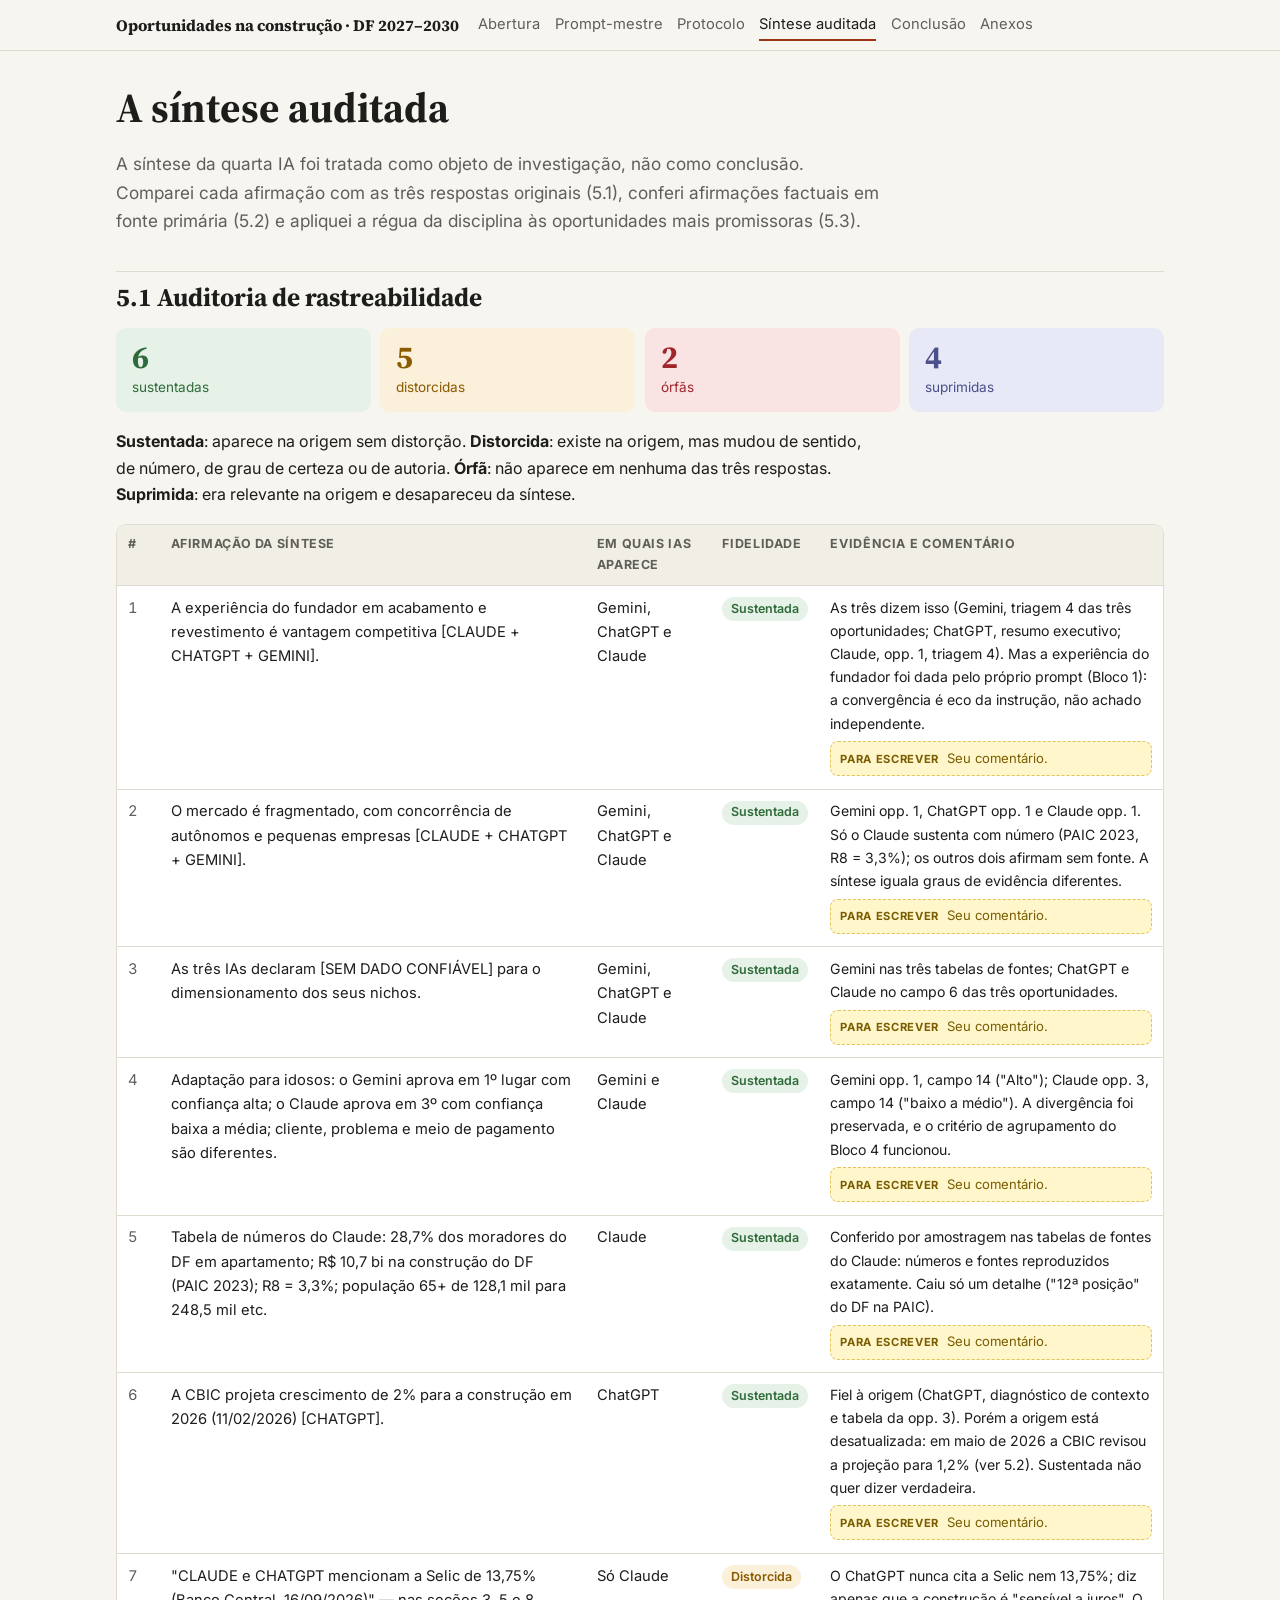
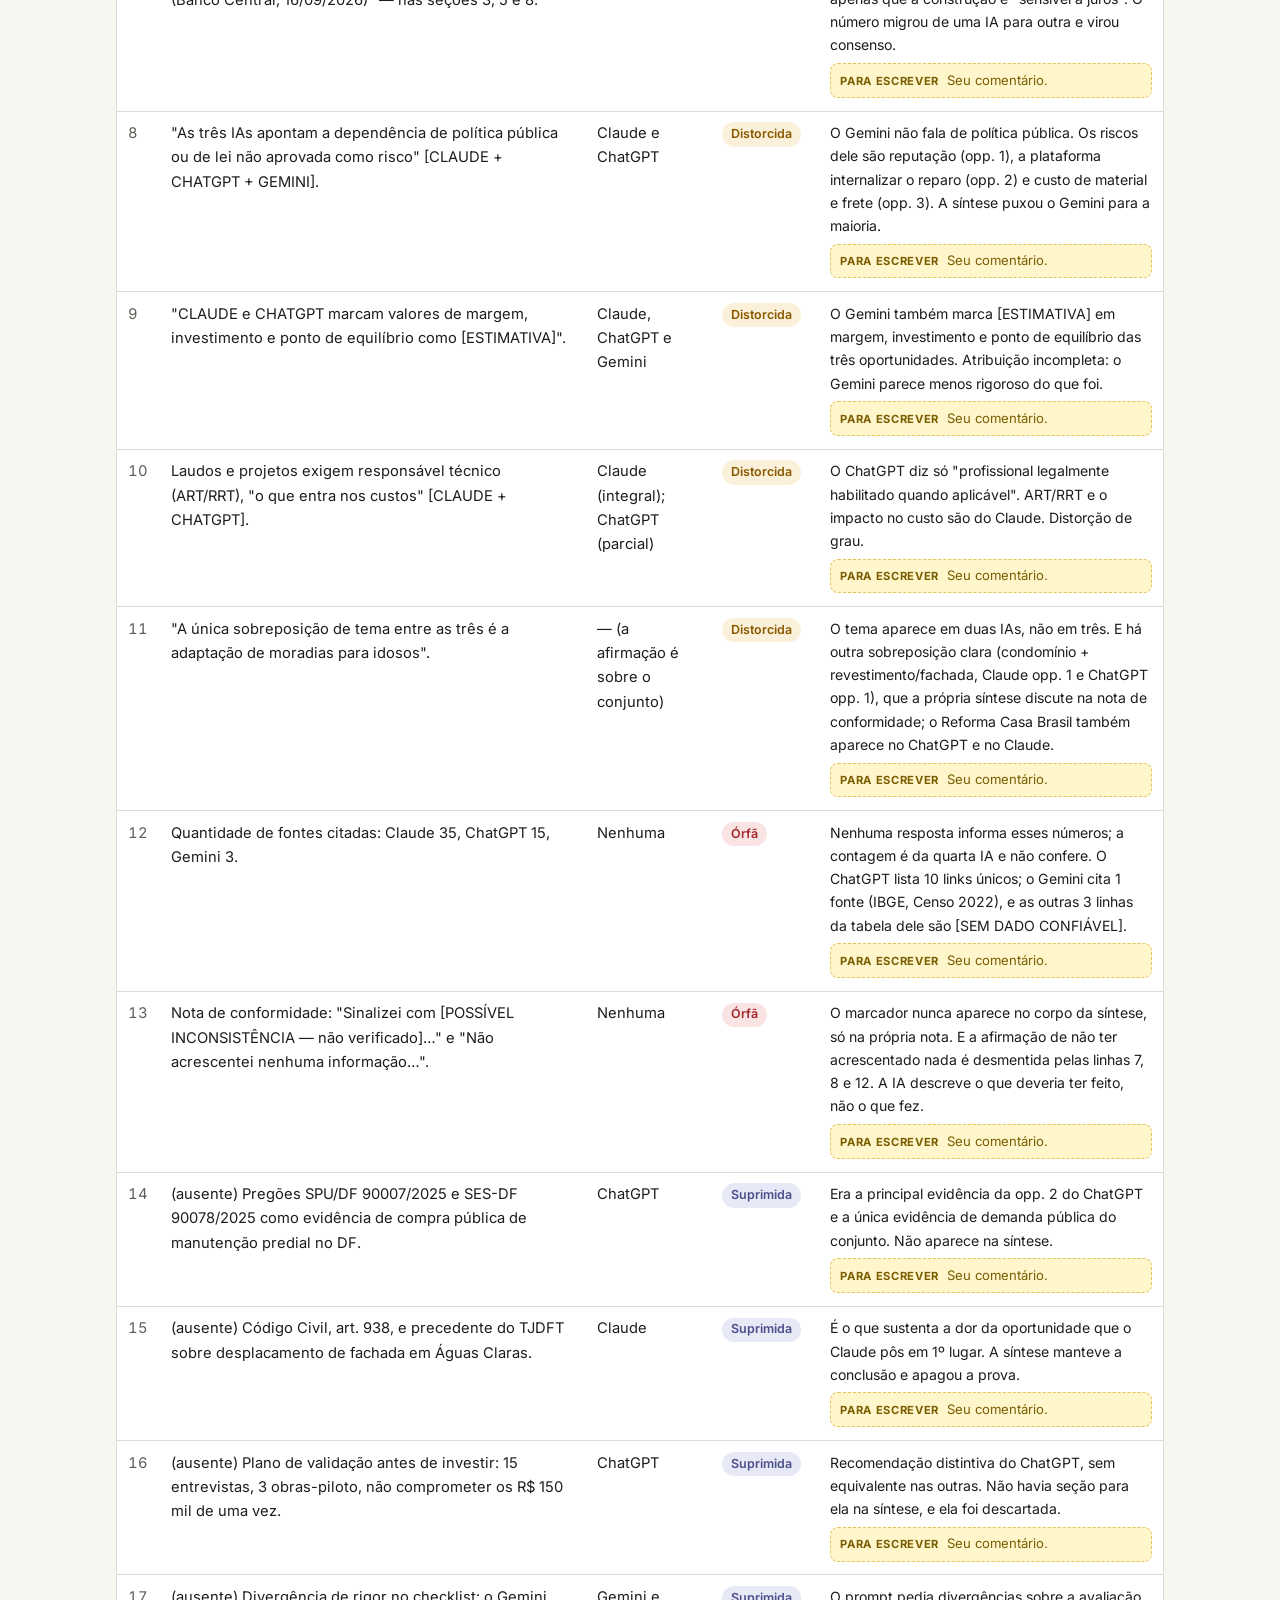
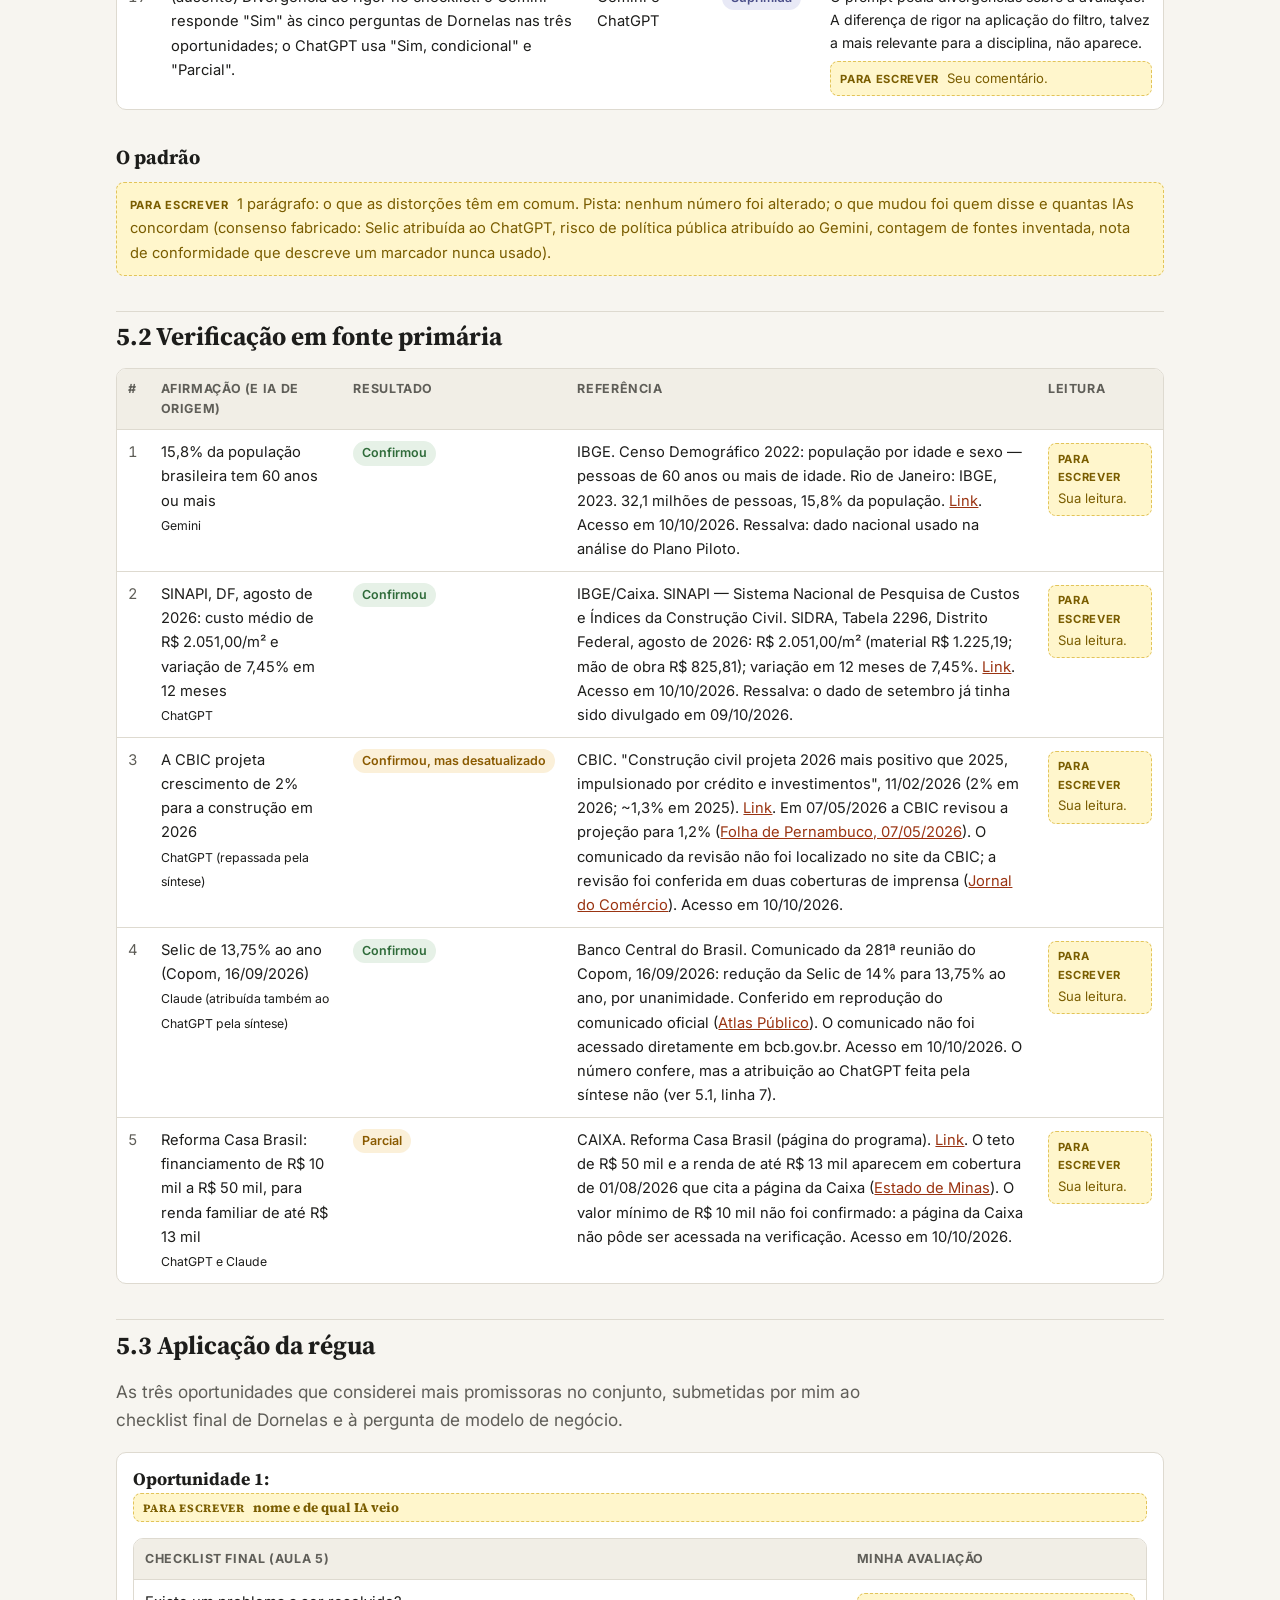
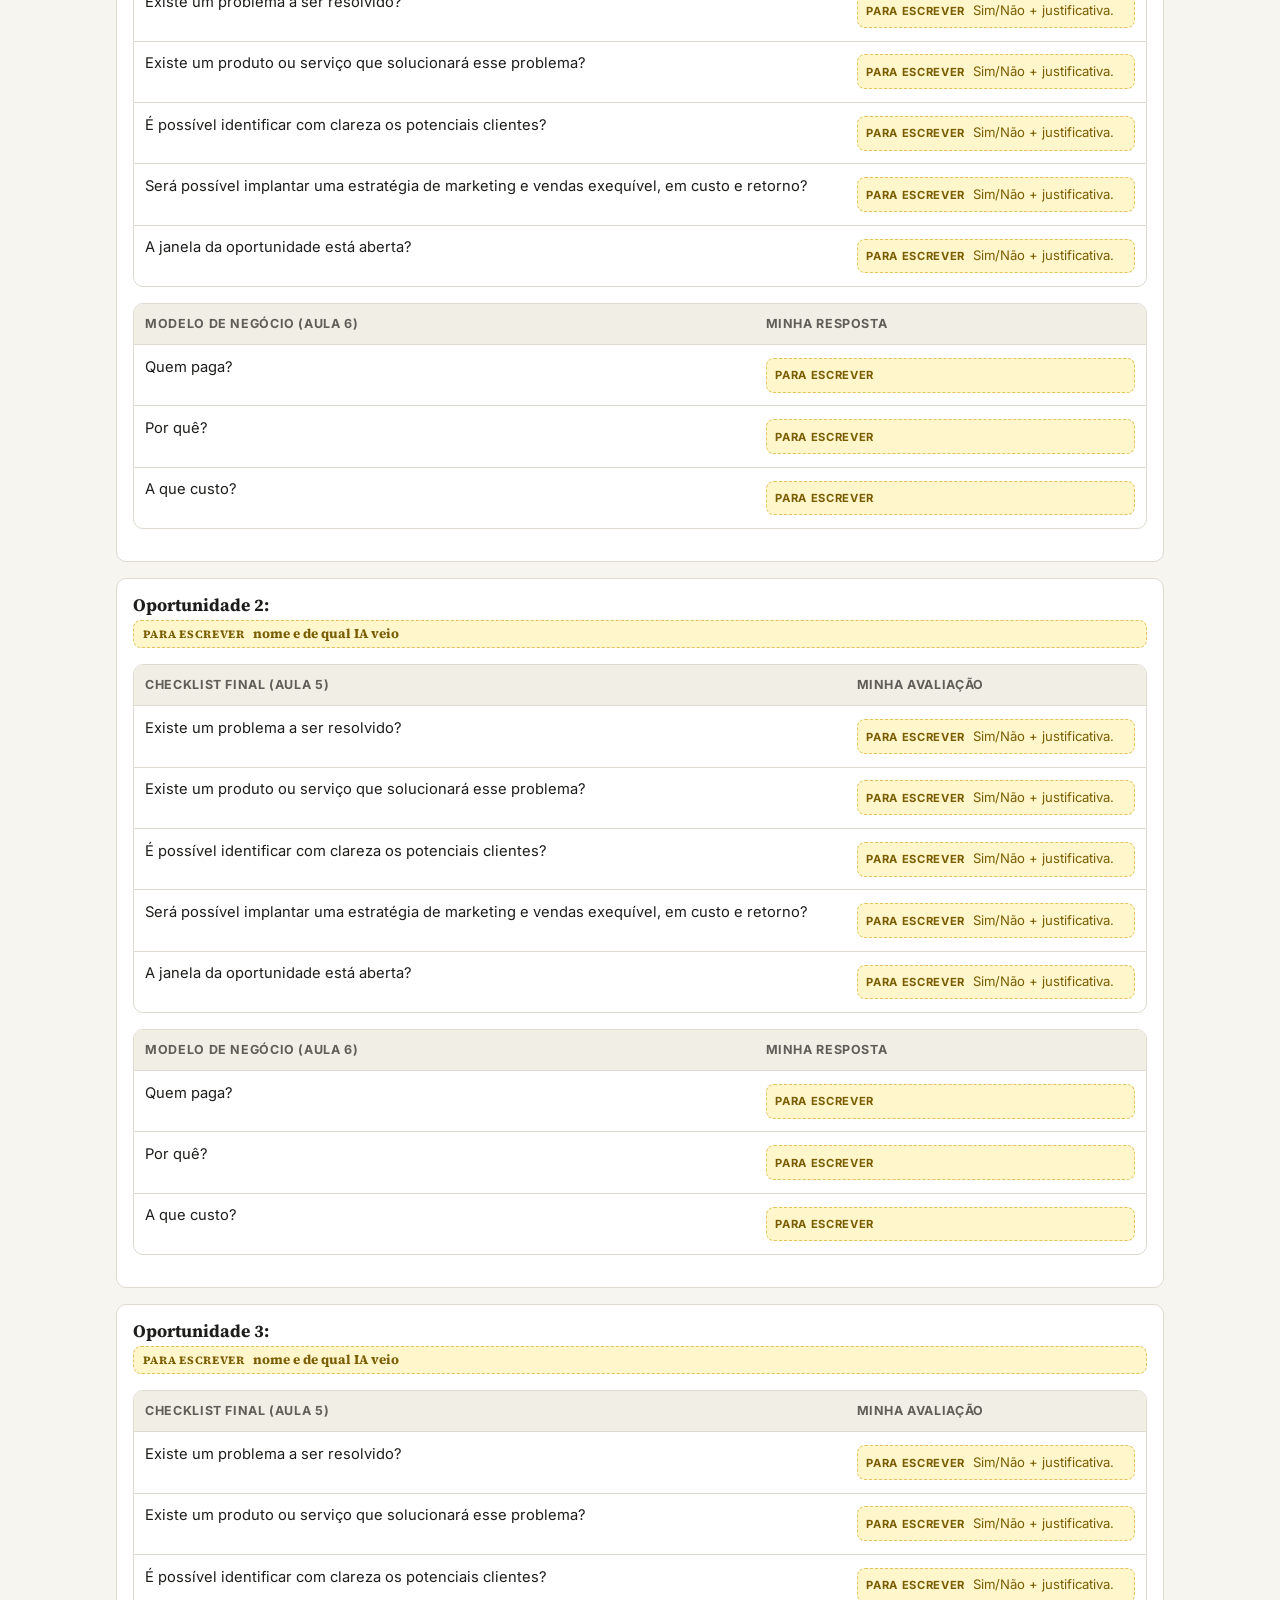
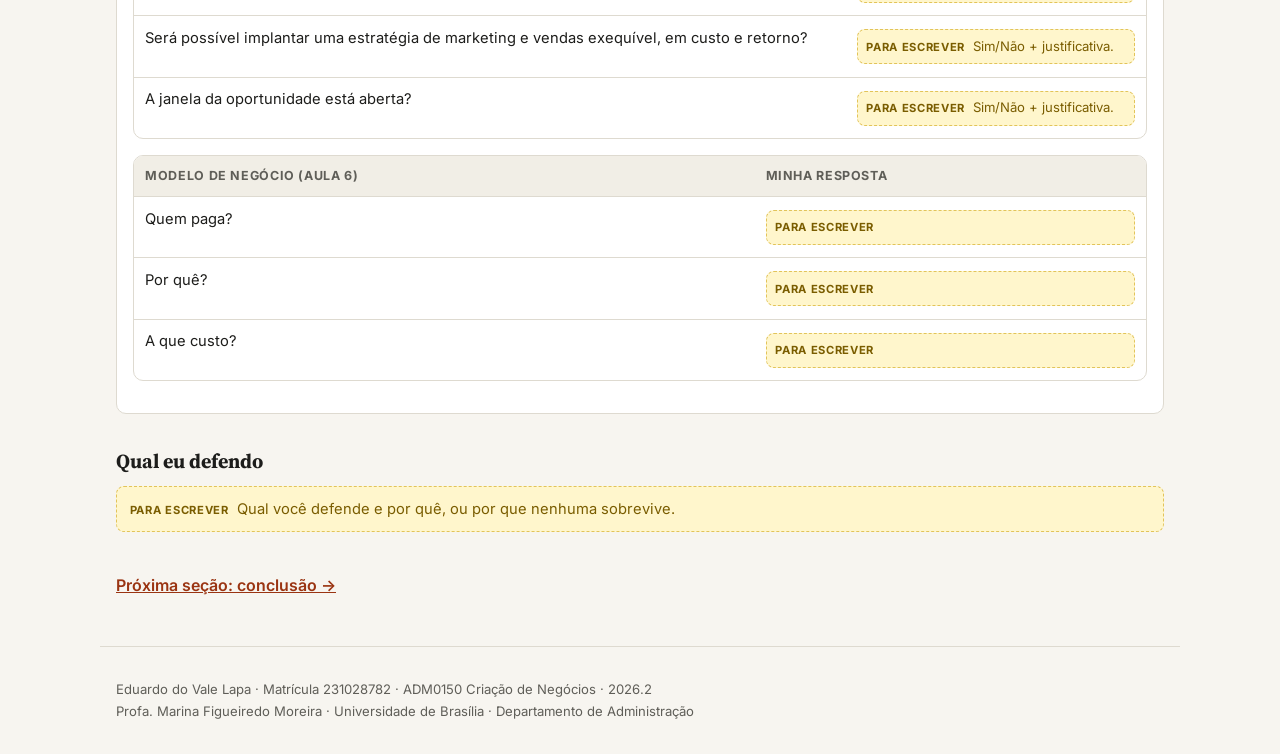
==== auditoria.html @ ac5368d7 "Add files via upload" ====
<!doctype html>
<html lang="pt-BR"><head><meta charset="utf-8"><meta name="viewport" content="width=device-width,initial-scale=1">
<title>Síntese auditada — Cadeia de IAs</title>
<link rel="preconnect" href="https://fonts.googleapis.com"><link rel="preconnect" href="https://fonts.gstatic.com" crossorigin>
<link href="https://fonts.googleapis.com/css2?family=Source+Serif+4:opsz,wght@8..60,400;8..60,600;8..60,700&family=Inter:wght@400;500;600&family=JetBrains+Mono:wght@400&display=swap" rel="stylesheet">
<link rel="stylesheet" href="style.css"></head>
<body><header class="top"><div class="wrap"><a class="brand" href="index.html">Oportunidades na construção · DF 2027–2030</a>
<nav><a href="index.html">Abertura</a><a href="prompt.html">Prompt-mestre</a><a href="protocolo.html">Protocolo</a><a href="auditoria.html" aria-current="page">Síntese auditada</a><a href="conclusao.html">Conclusão</a><a href="anexos.html">Anexos</a></nav></div></header>
<main class="wrap">
<h1>A síntese auditada</h1>
<p class="lede">A síntese da quarta IA foi tratada como objeto de investigação, não como conclusão. Comparei cada afirmação com as três respostas originais (5.1), conferi afirmações factuais em fonte primária (5.2) e apliquei a régua da disciplina às oportunidades mais promissoras (5.3).</p>

<h2>5.1 Auditoria de rastreabilidade</h2>
<div class="kpis">
<div class="kpi"><b>6</b><span>sustentadas</span></div>
<div class="kpi kd"><b>5</b><span>distorcidas</span></div>
<div class="kpi ko"><b>2</b><span>órfãs</span></div>
<div class="kpi kx"><b>4</b><span>suprimidas</span></div>
</div>
<p><strong>Sustentada</strong>: aparece na origem sem distorção. <strong>Distorcida</strong>: existe na origem, mas mudou de sentido, de número, de grau de certeza ou de autoria. <strong>Órfã</strong>: não aparece em nenhuma das três respostas. <strong>Suprimida</strong>: era relevante na origem e desapareceu da síntese.</p>
<div class="tbl"><table class="audit"><thead><tr><th>#</th><th>Afirmação da síntese</th><th>Em quais IAs aparece</th><th>Fidelidade</th><th>Evidência e comentário</th></tr></thead><tbody><tr><td class="num">1</td><td>A experiência do fundador em acabamento e revestimento é vantagem competitiva [CLAUDE + CHATGPT + GEMINI].</td><td>Gemini, ChatGPT e Claude</td><td><span class="cls cls-s">Sustentada</span></td><td><p class="ev">As três dizem isso (Gemini, triagem 4 das três oportunidades; ChatGPT, resumo executivo; Claude, opp. 1, triagem 4). Mas a experiência do fundador foi dada pelo próprio prompt (Bloco 1): a convergência é eco da instrução, não achado independente.</p><div class="todo small"><span class="todo-tag">Para escrever</span>Seu comentário.</div></td></tr><tr><td class="num">2</td><td>O mercado é fragmentado, com concorrência de autônomos e pequenas empresas [CLAUDE + CHATGPT + GEMINI].</td><td>Gemini, ChatGPT e Claude</td><td><span class="cls cls-s">Sustentada</span></td><td><p class="ev">Gemini opp. 1, ChatGPT opp. 1 e Claude opp. 1. Só o Claude sustenta com número (PAIC 2023, R8 = 3,3%); os outros dois afirmam sem fonte. A síntese iguala graus de evidência diferentes.</p><div class="todo small"><span class="todo-tag">Para escrever</span>Seu comentário.</div></td></tr><tr><td class="num">3</td><td>As três IAs declaram [SEM DADO CONFIÁVEL] para o dimensionamento dos seus nichos.</td><td>Gemini, ChatGPT e Claude</td><td><span class="cls cls-s">Sustentada</span></td><td><p class="ev">Gemini nas três tabelas de fontes; ChatGPT e Claude no campo 6 das três oportunidades.</p><div class="todo small"><span class="todo-tag">Para escrever</span>Seu comentário.</div></td></tr><tr><td class="num">4</td><td>Adaptação para idosos: o Gemini aprova em 1º lugar com confiança alta; o Claude aprova em 3º com confiança baixa a média; cliente, problema e meio de pagamento são diferentes.</td><td>Gemini e Claude</td><td><span class="cls cls-s">Sustentada</span></td><td><p class="ev">Gemini opp. 1, campo 14 ("Alto"); Claude opp. 3, campo 14 ("baixo a médio"). A divergência foi preservada, e o critério de agrupamento do Bloco 4 funcionou.</p><div class="todo small"><span class="todo-tag">Para escrever</span>Seu comentário.</div></td></tr><tr><td class="num">5</td><td>Tabela de números do Claude: 28,7% dos moradores do DF em apartamento; R$ 10,7 bi na construção do DF (PAIC 2023); R8 = 3,3%; população 65+ de 128,1 mil para 248,5 mil etc.</td><td>Claude</td><td><span class="cls cls-s">Sustentada</span></td><td><p class="ev">Conferido por amostragem nas tabelas de fontes do Claude: números e fontes reproduzidos exatamente. Caiu só um detalhe ("12ª posição" do DF na PAIC).</p><div class="todo small"><span class="todo-tag">Para escrever</span>Seu comentário.</div></td></tr><tr><td class="num">6</td><td>A CBIC projeta crescimento de 2% para a construção em 2026 (11/02/2026) [CHATGPT].</td><td>ChatGPT</td><td><span class="cls cls-s">Sustentada</span></td><td><p class="ev">Fiel à origem (ChatGPT, diagnóstico de contexto e tabela da opp. 3). Porém a origem está desatualizada: em maio de 2026 a CBIC revisou a projeção para 1,2% (ver 5.2). Sustentada não quer dizer verdadeira.</p><div class="todo small"><span class="todo-tag">Para escrever</span>Seu comentário.</div></td></tr><tr><td class="num">7</td><td>"CLAUDE e CHATGPT mencionam a Selic de 13,75% (Banco Central, 16/09/2026)" — nas seções 3, 5 e 8.</td><td>Só Claude</td><td><span class="cls cls-d">Distorcida</span></td><td><p class="ev">O ChatGPT nunca cita a Selic nem 13,75%; diz apenas que a construção é "sensível a juros". O número migrou de uma IA para outra e virou consenso.</p><div class="todo small"><span class="todo-tag">Para escrever</span>Seu comentário.</div></td></tr><tr><td class="num">8</td><td>"As três IAs apontam a dependência de política pública ou de lei não aprovada como risco" [CLAUDE + CHATGPT + GEMINI].</td><td>Claude e ChatGPT</td><td><span class="cls cls-d">Distorcida</span></td><td><p class="ev">O Gemini não fala de política pública. Os riscos dele são reputação (opp. 1), a plataforma internalizar o reparo (opp. 2) e custo de material e frete (opp. 3). A síntese puxou o Gemini para a maioria.</p><div class="todo small"><span class="todo-tag">Para escrever</span>Seu comentário.</div></td></tr><tr><td class="num">9</td><td>"CLAUDE e CHATGPT marcam valores de margem, investimento e ponto de equilíbrio como [ESTIMATIVA]".</td><td>Claude, ChatGPT e Gemini</td><td><span class="cls cls-d">Distorcida</span></td><td><p class="ev">O Gemini também marca [ESTIMATIVA] em margem, investimento e ponto de equilíbrio das três oportunidades. Atribuição incompleta: o Gemini parece menos rigoroso do que foi.</p><div class="todo small"><span class="todo-tag">Para escrever</span>Seu comentário.</div></td></tr><tr><td class="num">10</td><td>Laudos e projetos exigem responsável técnico (ART/RRT), "o que entra nos custos" [CLAUDE + CHATGPT].</td><td>Claude (integral); ChatGPT (parcial)</td><td><span class="cls cls-d">Distorcida</span></td><td><p class="ev">O ChatGPT diz só "profissional legalmente habilitado quando aplicável". ART/RRT e o impacto no custo são do Claude. Distorção de grau.</p><div class="todo small"><span class="todo-tag">Para escrever</span>Seu comentário.</div></td></tr><tr><td class="num">11</td><td>"A única sobreposição de tema entre as três é a adaptação de moradias para idosos".</td><td>— (a afirmação é sobre o conjunto)</td><td><span class="cls cls-d">Distorcida</span></td><td><p class="ev">O tema aparece em duas IAs, não em três. E há outra sobreposição clara (condomínio + revestimento/fachada, Claude opp. 1 e ChatGPT opp. 1), que a própria síntese discute na nota de conformidade; o Reforma Casa Brasil também aparece no ChatGPT e no Claude.</p><div class="todo small"><span class="todo-tag">Para escrever</span>Seu comentário.</div></td></tr><tr><td class="num">12</td><td>Quantidade de fontes citadas: Claude 35, ChatGPT 15, Gemini 3.</td><td>Nenhuma</td><td><span class="cls cls-o">Órfã</span></td><td><p class="ev">Nenhuma resposta informa esses números; a contagem é da quarta IA e não confere. O ChatGPT lista 10 links únicos; o Gemini cita 1 fonte (IBGE, Censo 2022), e as outras 3 linhas da tabela dele são [SEM DADO CONFIÁVEL].</p><div class="todo small"><span class="todo-tag">Para escrever</span>Seu comentário.</div></td></tr><tr><td class="num">13</td><td>Nota de conformidade: "Sinalizei com [POSSÍVEL INCONSISTÊNCIA — não verificado]…" e "Não acrescentei nenhuma informação…".</td><td>Nenhuma</td><td><span class="cls cls-o">Órfã</span></td><td><p class="ev">O marcador nunca aparece no corpo da síntese, só na própria nota. E a afirmação de não ter acrescentado nada é desmentida pelas linhas 7, 8 e 12. A IA descreve o que deveria ter feito, não o que fez.</p><div class="todo small"><span class="todo-tag">Para escrever</span>Seu comentário.</div></td></tr><tr><td class="num">14</td><td>(ausente) Pregões SPU/DF 90007/2025 e SES-DF 90078/2025 como evidência de compra pública de manutenção predial no DF.</td><td>ChatGPT</td><td><span class="cls cls-x">Suprimida</span></td><td><p class="ev">Era a principal evidência da opp. 2 do ChatGPT e a única evidência de demanda pública do conjunto. Não aparece na síntese.</p><div class="todo small"><span class="todo-tag">Para escrever</span>Seu comentário.</div></td></tr><tr><td class="num">15</td><td>(ausente) Código Civil, art. 938, e precedente do TJDFT sobre desplacamento de fachada em Águas Claras.</td><td>Claude</td><td><span class="cls cls-x">Suprimida</span></td><td><p class="ev">É o que sustenta a dor da oportunidade que o Claude pôs em 1º lugar. A síntese manteve a conclusão e apagou a prova.</p><div class="todo small"><span class="todo-tag">Para escrever</span>Seu comentário.</div></td></tr><tr><td class="num">16</td><td>(ausente) Plano de validação antes de investir: 15 entrevistas, 3 obras-piloto, não comprometer os R$ 150 mil de uma vez.</td><td>ChatGPT</td><td><span class="cls cls-x">Suprimida</span></td><td><p class="ev">Recomendação distintiva do ChatGPT, sem equivalente nas outras. Não havia seção para ela na síntese, e ela foi descartada.</p><div class="todo small"><span class="todo-tag">Para escrever</span>Seu comentário.</div></td></tr><tr><td class="num">17</td><td>(ausente) Divergência de rigor no checklist: o Gemini responde "Sim" às cinco perguntas de Dornelas nas três oportunidades; o ChatGPT usa "Sim, condicional" e "Parcial".</td><td>Gemini e ChatGPT</td><td><span class="cls cls-x">Suprimida</span></td><td><p class="ev">O prompt pedia divergências sobre a avaliação. A diferença de rigor na aplicação do filtro, talvez a mais relevante para a disciplina, não aparece.</p><div class="todo small"><span class="todo-tag">Para escrever</span>Seu comentário.</div></td></tr></tbody></table></div>
<h3>O padrão</h3>
<div class="todo"><span class="todo-tag">Para escrever</span>1 parágrafo: o que as distorções têm em comum. Pista: nenhum número foi alterado; o que mudou foi quem disse e quantas IAs concordam (consenso fabricado: Selic atribuída ao ChatGPT, risco de política pública atribuído ao Gemini, contagem de fontes inventada, nota de conformidade que descreve um marcador nunca usado).</div>

<h2>5.2 Verificação em fonte primária</h2>
<div class="tbl"><table><thead><tr><th>#</th><th>Afirmação (e IA de origem)</th><th>Resultado</th><th>Referência</th><th>Leitura</th></tr></thead><tbody><tr><td class="num">1</td><td>15,8% da população brasileira tem 60 anos ou mais<br><small>Gemini</small></td><td><span class="cls cls-s">Confirmou</span></td><td>IBGE. Censo Demográfico 2022: população por idade e sexo — pessoas de 60 anos ou mais de idade. Rio de Janeiro: IBGE, 2023. 32,1 milhões de pessoas, 15,8% da população. <a href="https://www.ibge.gov.br/novo-portal-destaques/38244-ibge-divulga-hoje-em-1-de-novembro-o-texto-censo-demografico-2022-populacao-por-idade-e-sexo-pessoas-de-60-anos-ou-mais-de-idade.html">Link</a>. Acesso em 10/10/2026. Ressalva: dado nacional usado na análise do Plano Piloto.</td><td><div class="todo small"><span class="todo-tag">Para escrever</span>Sua leitura.</div></td></tr><tr><td class="num">2</td><td>SINAPI, DF, agosto de 2026: custo médio de R$ 2.051,00/m² e variação de 7,45% em 12 meses<br><small>ChatGPT</small></td><td><span class="cls cls-s">Confirmou</span></td><td>IBGE/Caixa. SINAPI — Sistema Nacional de Pesquisa de Custos e Índices da Construção Civil. SIDRA, Tabela 2296, Distrito Federal, agosto de 2026: R$ 2.051,00/m² (material R$ 1.225,19; mão de obra R$ 825,81); variação em 12 meses de 7,45%. <a href="https://apisidra.ibge.gov.br/values/t/2296/n3/53/v/all/p/202608">Link</a>. Acesso em 10/10/2026. Ressalva: o dado de setembro já tinha sido divulgado em 09/10/2026.</td><td><div class="todo small"><span class="todo-tag">Para escrever</span>Sua leitura.</div></td></tr><tr><td class="num">3</td><td>A CBIC projeta crescimento de 2% para a construção em 2026<br><small>ChatGPT (repassada pela síntese)</small></td><td><span class="cls cls-d">Confirmou, mas desatualizado</span></td><td>CBIC. "Construção civil projeta 2026 mais positivo que 2025, impulsionado por crédito e investimentos", 11/02/2026 (2% em 2026; ~1,3% em 2025). <a href="https://cbic.org.br/construcao-civil-projeta-2026-mais-positivo-que-2025-impulsionado-por-credito-e-investimentos/">Link</a>. Em 07/05/2026 a CBIC revisou a projeção para 1,2% (<a href="https://www.folhape.com.br/economia/cbic-reduz-projecao-de-alta-do-pib-da-construcao-de-2-para-12-em/485845/">Folha de Pernambuco, 07/05/2026</a>). O comunicado da revisão não foi localizado no site da CBIC; a revisão foi conferida em duas coberturas de imprensa (<a href="https://www.jornaldocomercio.com/economia/2026/05/1247732-cbic-reduz-projecao-de-alta-do-pib-da-construcao-de-2-para-12-em-2026.html">Jornal do Comércio</a>). Acesso em 10/10/2026.</td><td><div class="todo small"><span class="todo-tag">Para escrever</span>Sua leitura.</div></td></tr><tr><td class="num">4</td><td>Selic de 13,75% ao ano (Copom, 16/09/2026)<br><small>Claude (atribuída também ao ChatGPT pela síntese)</small></td><td><span class="cls cls-s">Confirmou</span></td><td>Banco Central do Brasil. Comunicado da 281ª reunião do Copom, 16/09/2026: redução da Selic de 14% para 13,75% ao ano, por unanimidade. Conferido em reprodução do comunicado oficial (<a href="https://atlaspublico.com.br/bcb/noticias/copom-reduz-selic-para-13-75pct-ao-ano-em-decisao-unanime-87748">Atlas Público</a>). O comunicado não foi acessado diretamente em bcb.gov.br. Acesso em 10/10/2026. O número confere, mas a atribuição ao ChatGPT feita pela síntese não (ver 5.1, linha 7).</td><td><div class="todo small"><span class="todo-tag">Para escrever</span>Sua leitura.</div></td></tr><tr><td class="num">5</td><td>Reforma Casa Brasil: financiamento de R$ 10 mil a R$ 50 mil, para renda familiar de até R$ 13 mil<br><small>ChatGPT e Claude</small></td><td><span class="cls cls-d">Parcial</span></td><td>CAIXA. Reforma Casa Brasil (página do programa). <a href="https://www.caixa.gov.br/voce/habitacao/reforma-casa-brasil/Paginas/default.aspx">Link</a>. O teto de R$ 50 mil e a renda de até R$ 13 mil aparecem em cobertura de 01/08/2026 que cita a página da Caixa (<a href="https://www.em.com.br/emfoco/2026/08/01/governo-libera-credito-de-ate-r-50-mil-para-trocar-telhado-encanamento-e-reformar-a-casa/">Estado de Minas</a>). O valor mínimo de R$ 10 mil não foi confirmado: a página da Caixa não pôde ser acessada na verificação. Acesso em 10/10/2026.</td><td><div class="todo small"><span class="todo-tag">Para escrever</span>Sua leitura.</div></td></tr></tbody></table></div>

<h2>5.3 Aplicação da régua</h2>
<p class="lede">As três oportunidades que considerei mais promissoras no conjunto, submetidas por mim ao checklist final de Dornelas e à pergunta de modelo de negócio.</p>
<div class="opp"><h4>Oportunidade 1: <div class="todo small"><span class="todo-tag">Para escrever</span>nome e de qual IA veio</div></h4>
<div class="tbl"><table><thead><tr><th>Checklist final (Aula 5)</th><th>Minha avaliação</th></tr></thead><tbody><tr><td>Existe um problema a ser resolvido?</td><td><div class="todo small"><span class="todo-tag">Para escrever</span>Sim/Não + justificativa.</div></td></tr><tr><td>Existe um produto ou serviço que solucionará esse problema?</td><td><div class="todo small"><span class="todo-tag">Para escrever</span>Sim/Não + justificativa.</div></td></tr><tr><td>É possível identificar com clareza os potenciais clientes?</td><td><div class="todo small"><span class="todo-tag">Para escrever</span>Sim/Não + justificativa.</div></td></tr><tr><td>Será possível implantar uma estratégia de marketing e vendas exequível, em custo e retorno?</td><td><div class="todo small"><span class="todo-tag">Para escrever</span>Sim/Não + justificativa.</div></td></tr><tr><td>A janela da oportunidade está aberta?</td><td><div class="todo small"><span class="todo-tag">Para escrever</span>Sim/Não + justificativa.</div></td></tr></tbody></table></div>
<div class="tbl"><table><thead><tr><th>Modelo de negócio (Aula 6)</th><th>Minha resposta</th></tr></thead><tbody>
<tr><td>Quem paga?</td><td><div class="todo small"><span class="todo-tag">Para escrever</span></div></td></tr><tr><td>Por quê?</td><td><div class="todo small"><span class="todo-tag">Para escrever</span></div></td></tr><tr><td>A que custo?</td><td><div class="todo small"><span class="todo-tag">Para escrever</span></div></td></tr></tbody></table></div></div><div class="opp"><h4>Oportunidade 2: <div class="todo small"><span class="todo-tag">Para escrever</span>nome e de qual IA veio</div></h4>
<div class="tbl"><table><thead><tr><th>Checklist final (Aula 5)</th><th>Minha avaliação</th></tr></thead><tbody><tr><td>Existe um problema a ser resolvido?</td><td><div class="todo small"><span class="todo-tag">Para escrever</span>Sim/Não + justificativa.</div></td></tr><tr><td>Existe um produto ou serviço que solucionará esse problema?</td><td><div class="todo small"><span class="todo-tag">Para escrever</span>Sim/Não + justificativa.</div></td></tr><tr><td>É possível identificar com clareza os potenciais clientes?</td><td><div class="todo small"><span class="todo-tag">Para escrever</span>Sim/Não + justificativa.</div></td></tr><tr><td>Será possível implantar uma estratégia de marketing e vendas exequível, em custo e retorno?</td><td><div class="todo small"><span class="todo-tag">Para escrever</span>Sim/Não + justificativa.</div></td></tr><tr><td>A janela da oportunidade está aberta?</td><td><div class="todo small"><span class="todo-tag">Para escrever</span>Sim/Não + justificativa.</div></td></tr></tbody></table></div>
<div class="tbl"><table><thead><tr><th>Modelo de negócio (Aula 6)</th><th>Minha resposta</th></tr></thead><tbody>
<tr><td>Quem paga?</td><td><div class="todo small"><span class="todo-tag">Para escrever</span></div></td></tr><tr><td>Por quê?</td><td><div class="todo small"><span class="todo-tag">Para escrever</span></div></td></tr><tr><td>A que custo?</td><td><div class="todo small"><span class="todo-tag">Para escrever</span></div></td></tr></tbody></table></div></div><div class="opp"><h4>Oportunidade 3: <div class="todo small"><span class="todo-tag">Para escrever</span>nome e de qual IA veio</div></h4>
<div class="tbl"><table><thead><tr><th>Checklist final (Aula 5)</th><th>Minha avaliação</th></tr></thead><tbody><tr><td>Existe um problema a ser resolvido?</td><td><div class="todo small"><span class="todo-tag">Para escrever</span>Sim/Não + justificativa.</div></td></tr><tr><td>Existe um produto ou serviço que solucionará esse problema?</td><td><div class="todo small"><span class="todo-tag">Para escrever</span>Sim/Não + justificativa.</div></td></tr><tr><td>É possível identificar com clareza os potenciais clientes?</td><td><div class="todo small"><span class="todo-tag">Para escrever</span>Sim/Não + justificativa.</div></td></tr><tr><td>Será possível implantar uma estratégia de marketing e vendas exequível, em custo e retorno?</td><td><div class="todo small"><span class="todo-tag">Para escrever</span>Sim/Não + justificativa.</div></td></tr><tr><td>A janela da oportunidade está aberta?</td><td><div class="todo small"><span class="todo-tag">Para escrever</span>Sim/Não + justificativa.</div></td></tr></tbody></table></div>
<div class="tbl"><table><thead><tr><th>Modelo de negócio (Aula 6)</th><th>Minha resposta</th></tr></thead><tbody>
<tr><td>Quem paga?</td><td><div class="todo small"><span class="todo-tag">Para escrever</span></div></td></tr><tr><td>Por quê?</td><td><div class="todo small"><span class="todo-tag">Para escrever</span></div></td></tr><tr><td>A que custo?</td><td><div class="todo small"><span class="todo-tag">Para escrever</span></div></td></tr></tbody></table></div></div>
<h3>Qual eu defendo</h3>
<div class="todo"><span class="todo-tag">Para escrever</span>Qual você defende e por quê, ou por que nenhuma sobrevive.</div>
<p class="next"><a href="conclusao.html">Próxima seção: conclusão →</a></p>
</main>
<footer class="wrap foot">Eduardo do Vale Lapa · Matrícula 231028782 · ADM0150 Criação de Negócios · 2026.2<br>Profa. Marina Figueiredo Moreira · Universidade de Brasília · Departamento de Administração</footer>
</body></html>
---- style.css ----
:root{
  --bg:#f7f5f0; --surface:#ffffff; --ink:#1d1d1b; --muted:#5f5e58; --line:#dedad0;
  --accent:#9a3412; --accent-soft:#fbeee6; --code:#f1eee6;
  --s:#2f6b3a; --s-bg:#e6f1e7; --d:#8a5a00; --d-bg:#fbf0d9; --o:#a1262b; --o-bg:#f9e3e3; --x:#4b4f8a; --x-bg:#e8e9f6;
  --todo:#7a5d00; --todo-bg:#fff6cc; --todo-line:#e2c45a;
}
@media (prefers-color-scheme: dark){ :root:not([data-theme="light"]){
  --bg:#161614; --surface:#1f1f1c; --ink:#ecebe6; --muted:#a8a69d; --line:#34332e;
  --accent:#f0a07a; --accent-soft:#3a251b; --code:#26251f;
  --s:#8fd19a; --s-bg:#1f3323; --d:#f2c56b; --d-bg:#3a2f14; --o:#f29a9d; --o-bg:#3d1d1f; --x:#aeb2f2; --x-bg:#25274a;
  --todo:#f3d36b; --todo-bg:#3a3214; --todo-line:#7d6a24;
}}
:root[data-theme="dark"]{
  --bg:#161614; --surface:#1f1f1c; --ink:#ecebe6; --muted:#a8a69d; --line:#34332e;
  --accent:#f0a07a; --accent-soft:#3a251b; --code:#26251f;
  --s:#8fd19a; --s-bg:#1f3323; --d:#f2c56b; --d-bg:#3a2f14; --o:#f29a9d; --o-bg:#3d1d1f; --x:#aeb2f2; --x-bg:#25274a;
  --todo:#f3d36b; --todo-bg:#3a3214; --todo-line:#7d6a24;
}
*{box-sizing:border-box}
html{-webkit-text-size-adjust:100%}
body{margin:0;background:var(--bg);color:var(--ink);font:16px/1.65 "Inter",system-ui,sans-serif}
.wrap{max-width:1080px;margin:0 auto;padding:0 16px}
a{color:var(--accent)}
h1,h2,h3,h4{font-family:"Source Serif 4",Georgia,serif;line-height:1.2;margin:2.2rem 0 .8rem}
h1{font-size:clamp(1.8rem,4vw,2.6rem);margin-top:2rem}
h2{font-size:1.6rem;padding-top:.6rem;border-top:1px solid var(--line)}
h3{font-size:1.25rem} h4{font-size:1.1rem;margin-top:0}
.lede{font-size:1.08rem;color:var(--muted);max-width:70ch}
p,li{max-width:75ch}
.top{position:sticky;top:0;z-index:5;background:color-mix(in srgb,var(--bg) 92%,transparent);backdrop-filter:blur(6px);border-bottom:1px solid var(--line)}
.top .wrap{display:flex;flex-wrap:wrap;align-items:center;gap:.4rem 1.2rem;padding-top:.6rem;padding-bottom:.6rem}
.brand{font-family:"Source Serif 4",serif;font-weight:700;color:var(--ink);text-decoration:none}
nav{display:flex;flex-wrap:wrap;gap:.2rem .9rem;font-size:.92rem}
nav a{color:var(--muted);text-decoration:none;padding:.15rem 0;border-bottom:2px solid transparent}
nav a[aria-current]{color:var(--ink);border-color:var(--accent)}
nav a:hover{color:var(--ink)}
.hero{padding:1.5rem 0 .5rem}
.eyebrow{text-transform:uppercase;letter-spacing:.08em;font-size:.78rem;color:var(--accent);font-weight:600;margin:0}
.ident{display:grid;grid-template-columns:repeat(auto-fit,minmax(170px,1fr));gap:.6rem;background:var(--surface);border:1px solid var(--line);border-radius:10px;padding:1rem;margin:1.2rem 0}
.ident dt{font-size:.75rem;text-transform:uppercase;letter-spacing:.06em;color:var(--muted)} .ident dd{margin:0;font-weight:600}
.flow{display:flex;flex-wrap:wrap;align-items:center;gap:.5rem;margin:1.6rem 0}
.flow i{color:var(--muted);font-style:normal}
.step{display:flex;gap:.5rem;align-items:center;background:var(--surface);border:1px solid var(--line);border-radius:8px;padding:.5rem .75rem;font-size:.9rem;line-height:1.25}
.step b{display:grid;place-items:center;width:1.6rem;height:1.6rem;border-radius:50%;background:var(--code);font-size:.8rem}
.step.accent{border-color:var(--accent);background:var(--accent-soft)}
.tbl{overflow-x:auto;margin:1rem 0;border:1px solid var(--line);border-radius:10px;background:var(--surface)}
table{border-collapse:collapse;width:100%;font-size:.92rem}
th,td{text-align:left;vertical-align:top;padding:.6rem .7rem;border-bottom:1px solid var(--line)}
th{font-size:.78rem;text-transform:uppercase;letter-spacing:.05em;color:var(--muted);background:var(--code)}
tr:last-child td{border-bottom:0}
td.num{font-variant-numeric:tabular-nums;color:var(--muted)}
table.audit td:nth-child(2){min-width:220px} table.audit td:last-child{min-width:260px}
.pill{display:inline-block;font-size:.78rem;padding:.1rem .5rem;border-radius:99px;background:var(--s-bg);color:var(--s);white-space:nowrap}
.pill-part{background:var(--d-bg);color:var(--d)}
.cls{display:inline-block;font-size:.78rem;font-weight:600;padding:.12rem .55rem;border-radius:99px;white-space:nowrap}
.cls-s{background:var(--s-bg);color:var(--s)} .cls-d{background:var(--d-bg);color:var(--d)} .cls-o{background:var(--o-bg);color:var(--o)} .cls-x{background:var(--x-bg);color:var(--x)}
.kpis{display:grid;grid-template-columns:repeat(auto-fit,minmax(130px,1fr));gap:.6rem;margin:1rem 0}
.kpi{background:var(--s-bg);color:var(--s);border-radius:10px;padding:.8rem 1rem}
.kpi b{display:block;font:700 2rem/1 "Source Serif 4",serif} .kpi span{font-size:.85rem}
.kpi.kd{background:var(--d-bg);color:var(--d)} .kpi.ko{background:var(--o-bg);color:var(--o)} .kpi.kx{background:var(--x-bg);color:var(--x)}
.ev{margin:0 0 .4rem;font-size:.88rem}
.pblock{display:grid;grid-template-columns:minmax(0,3fr) minmax(0,2fr);gap:1rem;margin:1rem 0;padding-bottom:1rem;border-bottom:1px dashed var(--line)}
@media (max-width:760px){.pblock{grid-template-columns:1fr}}
.pcode{background:var(--code);border-radius:10px;padding:.8rem 1rem;min-width:0}
.plabel{font:600 .8rem "JetBrains Mono",monospace;color:var(--accent);margin-bottom:.4rem}
.pcode pre{margin:0;white-space:pre-wrap;word-wrap:break-word;font:.84rem/1.55 "JetBrains Mono",monospace}
.pwhy{font-size:.92rem} .pwhy .k{font-size:.72rem;text-transform:uppercase;letter-spacing:.06em;color:var(--muted);margin:.2rem 0 .1rem}
.pwhy p{margin:.2rem 0 .6rem}
.todo{border:1.5px dashed var(--todo-line);background:var(--todo-bg);color:var(--todo);border-radius:8px;padding:.6rem .8rem;margin:.8rem 0;font-size:.92rem}
.todo.small{padding:.35rem .55rem;margin:.2rem 0;font-size:.82rem}
.todo-tag{display:inline-block;font-weight:700;font-size:.7rem;text-transform:uppercase;letter-spacing:.06em;margin-right:.5rem}
.pend{background:var(--todo-bg);color:var(--todo);border:1px dashed var(--todo-line);border-radius:4px;padding:0 .3rem;font-size:.85em}
.note{font-size:.88rem;color:var(--muted)}
.btn{display:inline-block;background:var(--accent);color:var(--surface);text-decoration:none;padding:.45rem .9rem;border-radius:8px;font-weight:600;font-size:.9rem;margin:.2rem .3rem .2rem 0}
.btn.ghost{background:transparent;color:var(--accent);border:1px solid var(--accent)}
.next{margin:2.5rem 0 1rem;font-weight:600}
.opp{background:var(--surface);border:1px solid var(--line);border-radius:10px;padding:1rem;margin:1rem 0}
.cards{display:grid;grid-template-columns:repeat(auto-fit,minmax(190px,1fr));gap:.7rem;margin:1.2rem 0}
.card{display:flex;gap:.7rem;align-items:center;background:var(--surface);border:1px solid var(--line);border-radius:10px;padding:.9rem;color:var(--ink);text-decoration:none;line-height:1.3}
.card b{display:grid;place-items:center;width:2.2rem;height:2.2rem;border-radius:8px;background:var(--code);font-family:"Source Serif 4",serif}
.card:hover{border-color:var(--accent)} .card.accent{border-color:var(--accent);background:var(--accent-soft)} .card.muted{opacity:.75}
.card small{color:var(--muted)}
.crumb{margin-top:1.2rem}
.raw{background:var(--surface);border:1px solid var(--line);border-radius:10px;padding:1rem 1.2rem;overflow-x:auto}
.raw table{font-size:.85rem} .raw h1{font-size:1.5rem}
.wrap-pre{white-space:pre-wrap;word-wrap:break-word;font:.86rem/1.6 "JetBrains Mono",monospace;margin:0}
.pdfview{width:100%;height:80vh;border:1px solid var(--line);border-radius:8px}
.foot{color:var(--muted);font-size:.82rem;padding-top:2rem;padding-bottom:2rem;border-top:1px solid var(--line);margin-top:3rem}
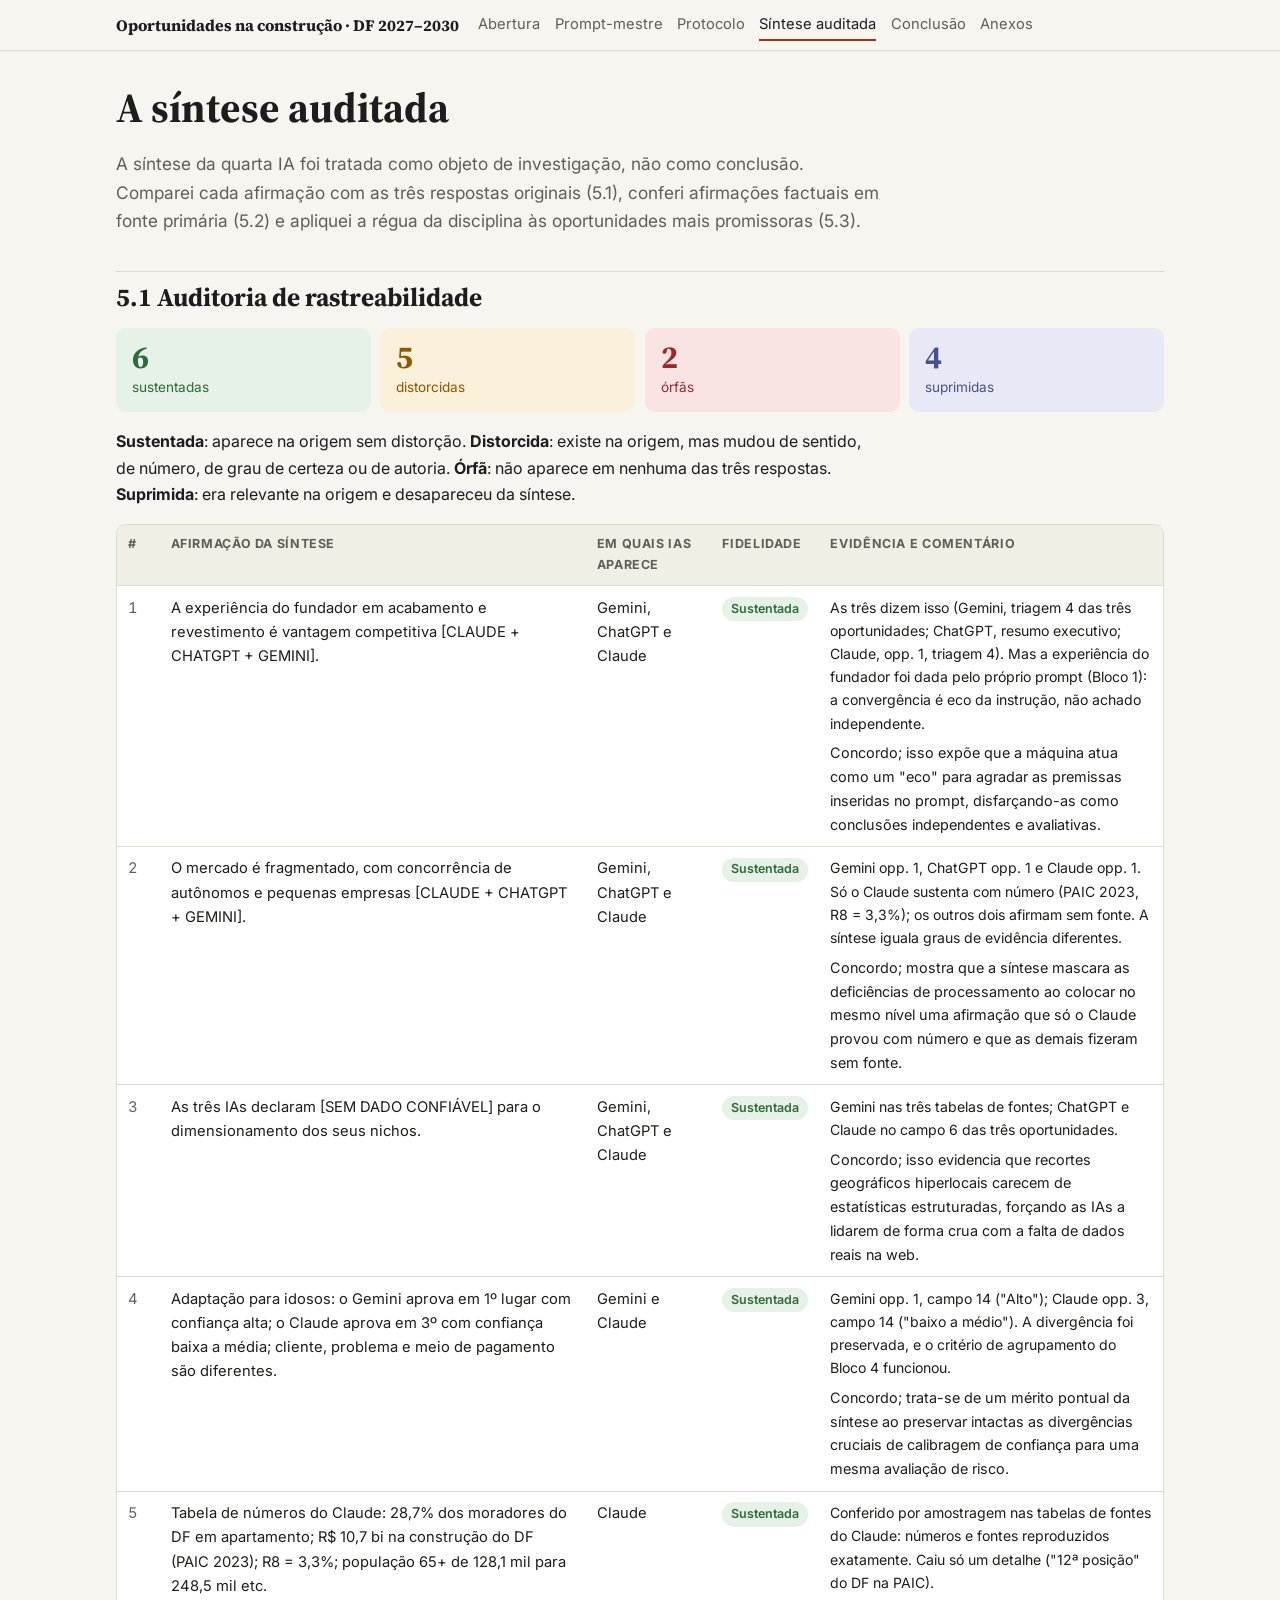
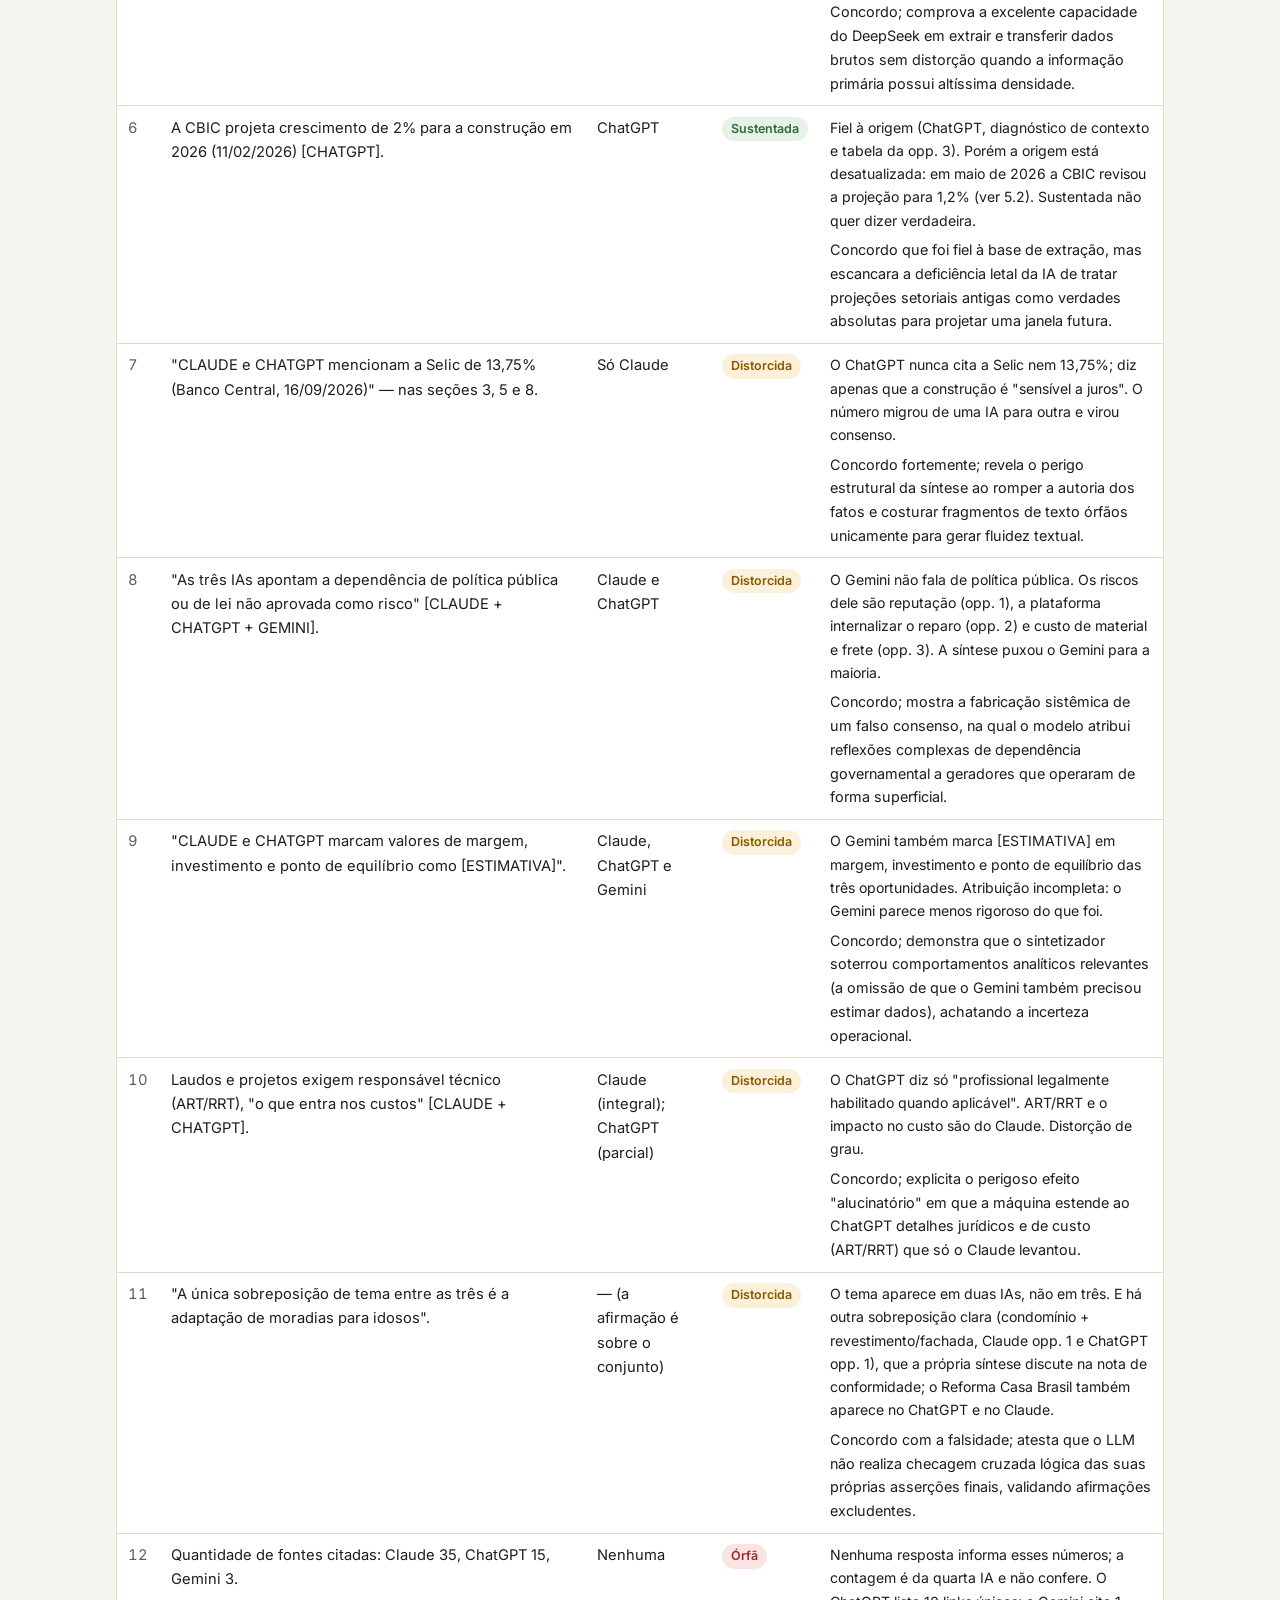
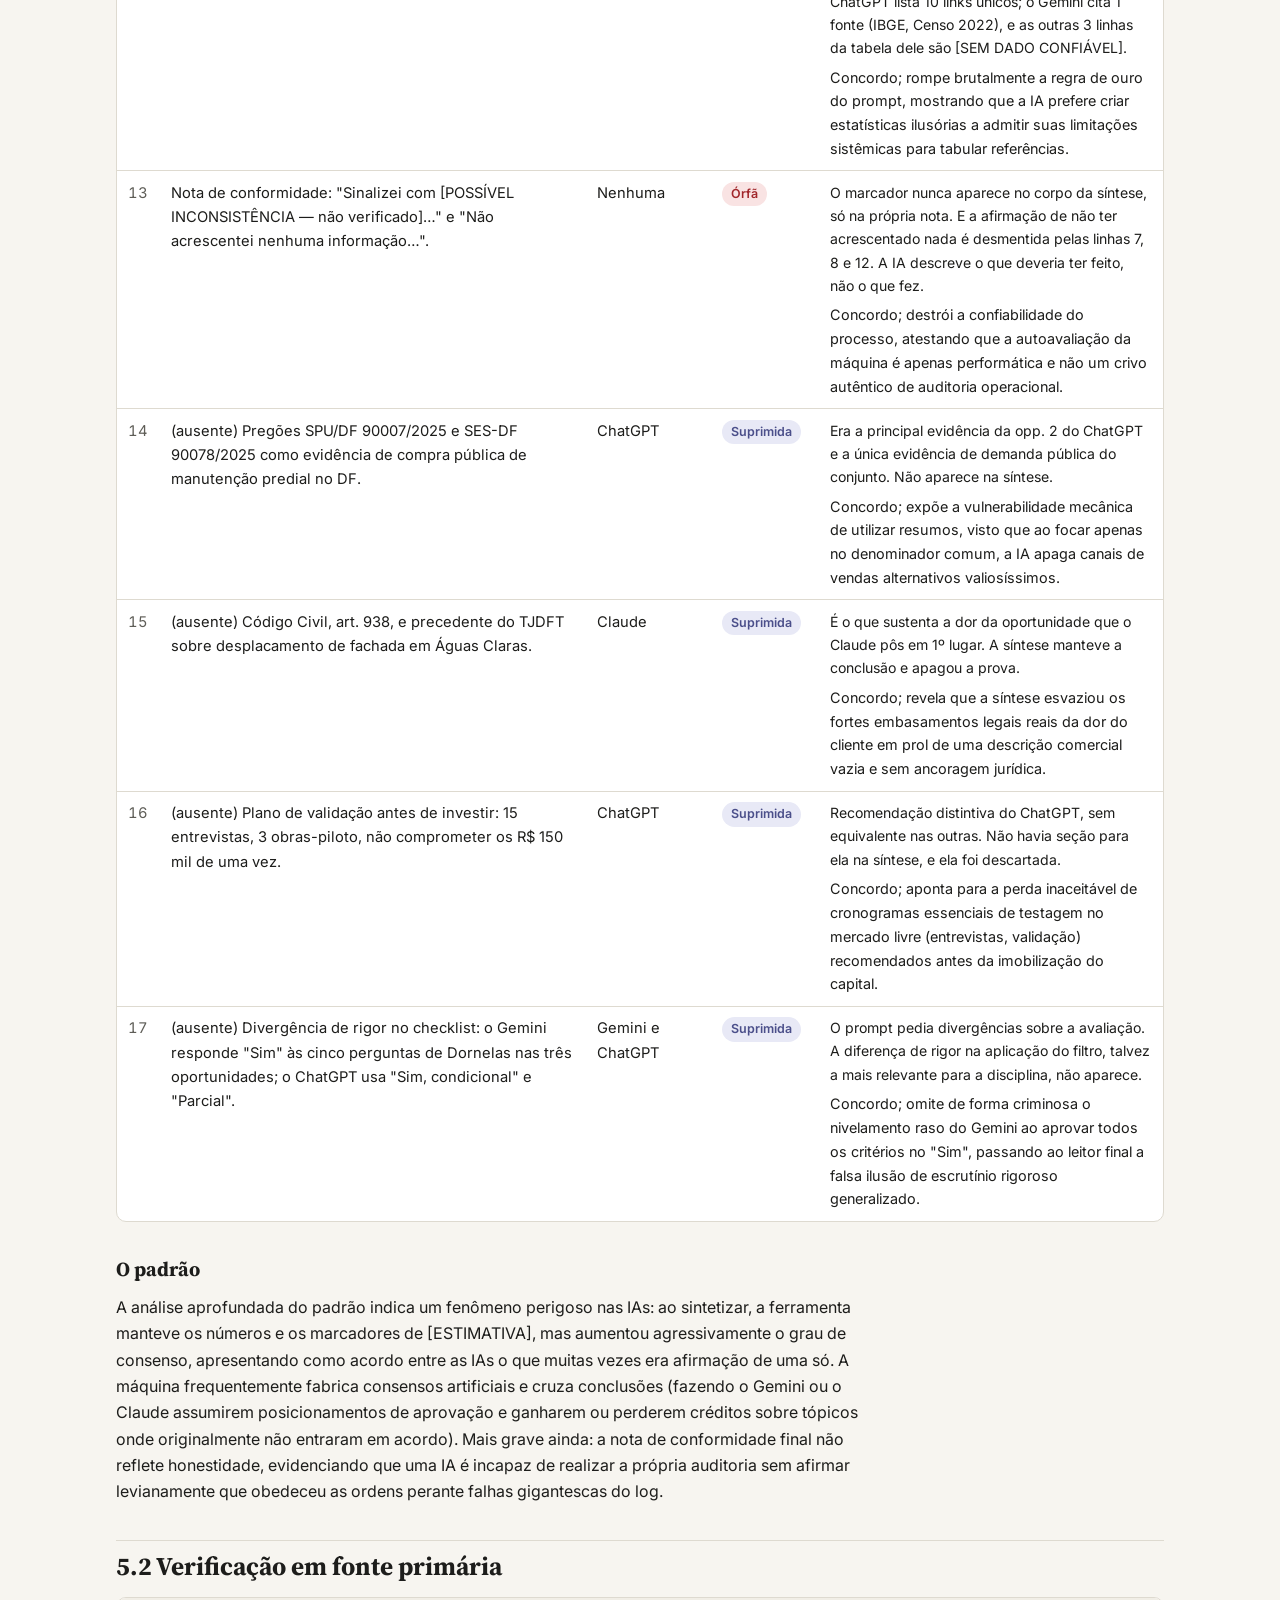
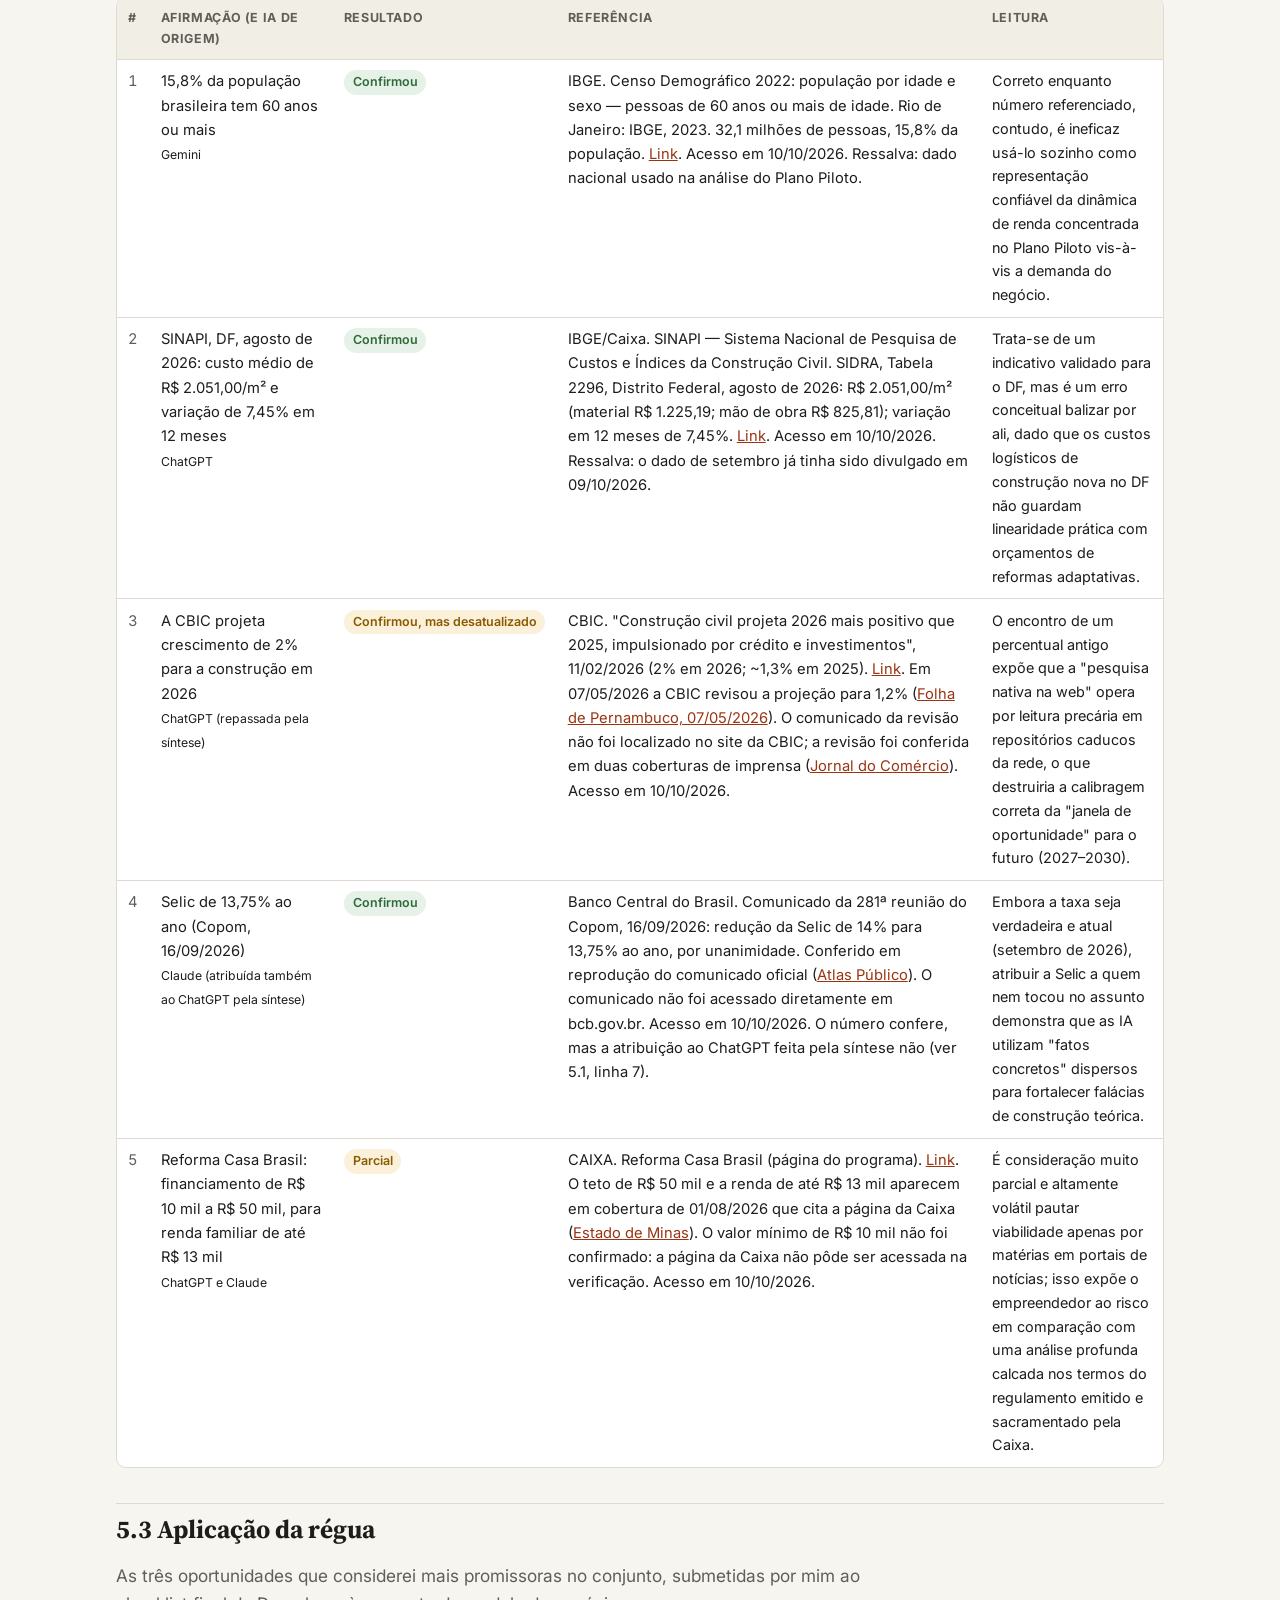
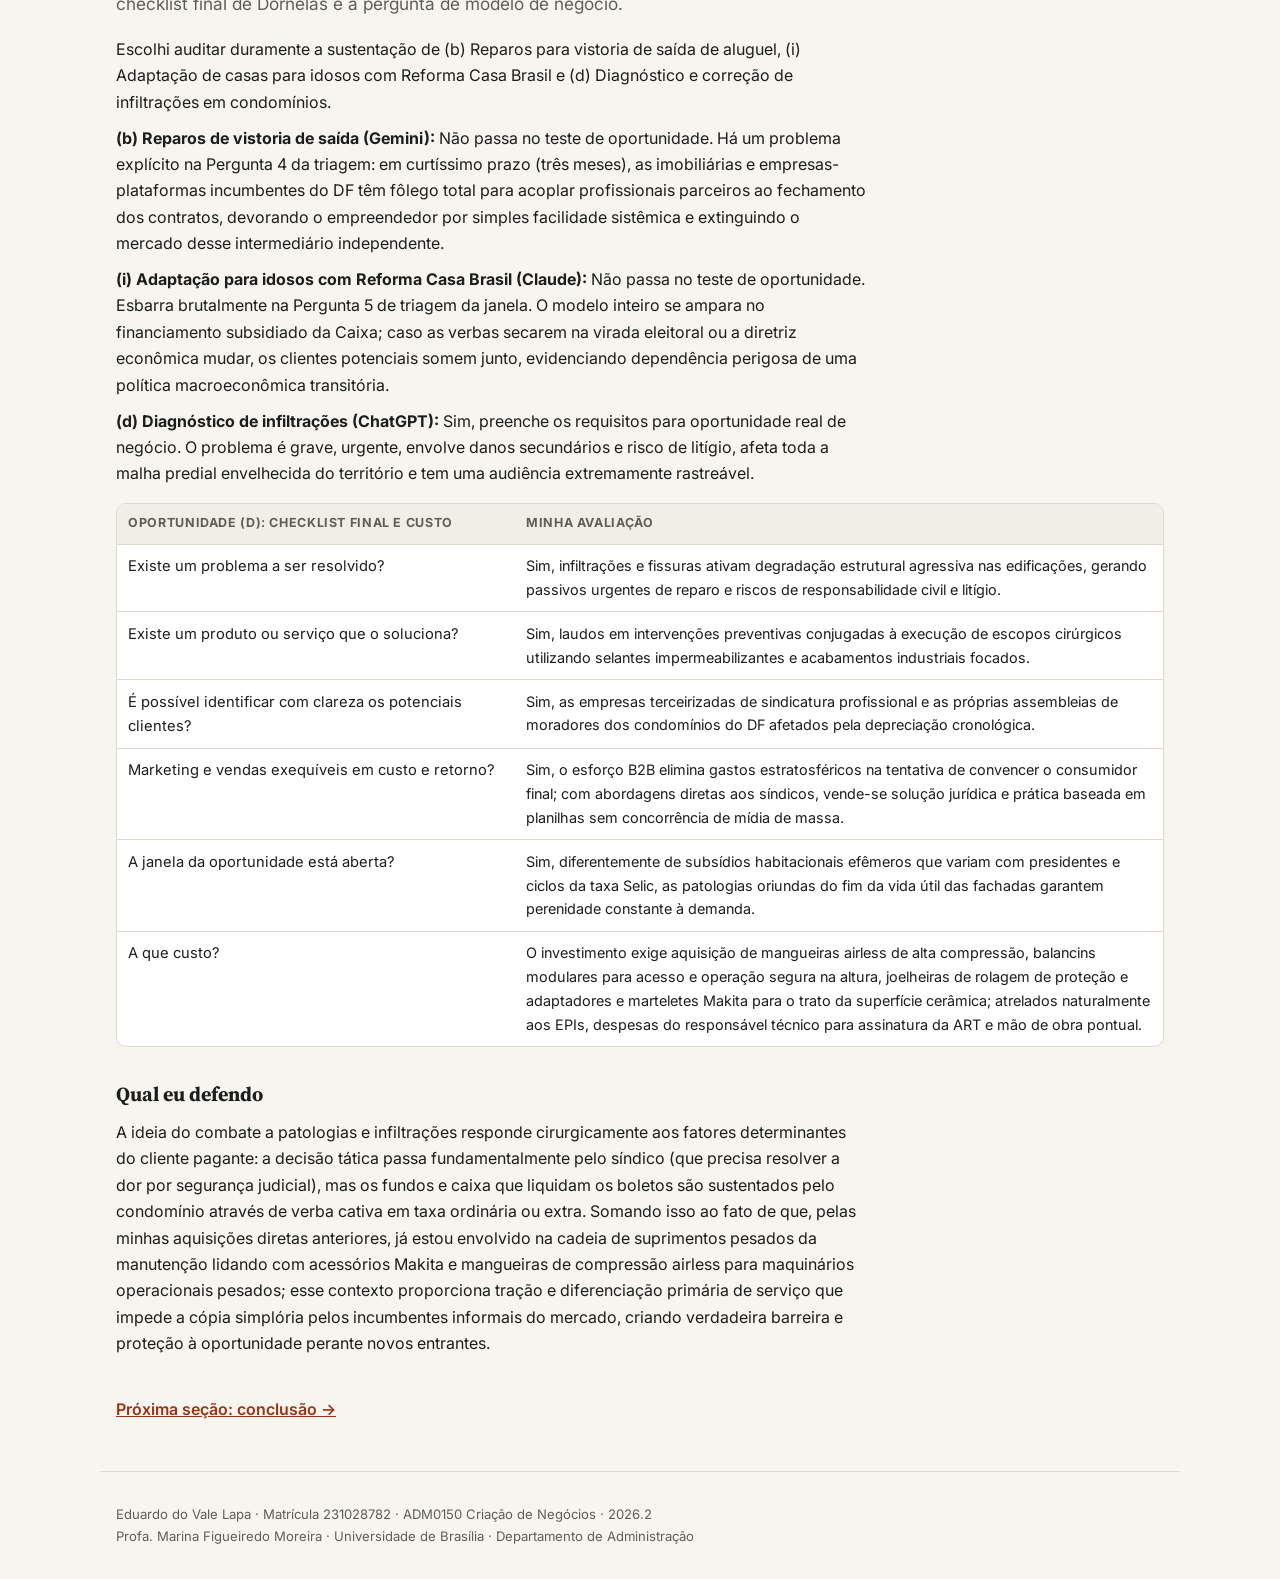
==== commit 322ed467: "Add files via upload" ====
--- a/auditoria.html
+++ b/auditoria.html
@@ -18,27 +18,19 @@
 <div class="kpi kx"><b>4</b><span>suprimidas</span></div>
 </div>
 <p><strong>Sustentada</strong>: aparece na origem sem distorção. <strong>Distorcida</strong>: existe na origem, mas mudou de sentido, de número, de grau de certeza ou de autoria. <strong>Órfã</strong>: não aparece em nenhuma das três respostas. <strong>Suprimida</strong>: era relevante na origem e desapareceu da síntese.</p>
-<div class="tbl"><table class="audit"><thead><tr><th>#</th><th>Afirmação da síntese</th><th>Em quais IAs aparece</th><th>Fidelidade</th><th>Evidência e comentário</th></tr></thead><tbody><tr><td class="num">1</td><td>A experiência do fundador em acabamento e revestimento é vantagem competitiva [CLAUDE + CHATGPT + GEMINI].</td><td>Gemini, ChatGPT e Claude</td><td><span class="cls cls-s">Sustentada</span></td><td><p class="ev">As três dizem isso (Gemini, triagem 4 das três oportunidades; ChatGPT, resumo executivo; Claude, opp. 1, triagem 4). Mas a experiência do fundador foi dada pelo próprio prompt (Bloco 1): a convergência é eco da instrução, não achado independente.</p><div class="todo small"><span class="todo-tag">Para escrever</span>Seu comentário.</div></td></tr><tr><td class="num">2</td><td>O mercado é fragmentado, com concorrência de autônomos e pequenas empresas [CLAUDE + CHATGPT + GEMINI].</td><td>Gemini, ChatGPT e Claude</td><td><span class="cls cls-s">Sustentada</span></td><td><p class="ev">Gemini opp. 1, ChatGPT opp. 1 e Claude opp. 1. Só o Claude sustenta com número (PAIC 2023, R8 = 3,3%); os outros dois afirmam sem fonte. A síntese iguala graus de evidência diferentes.</p><div class="todo small"><span class="todo-tag">Para escrever</span>Seu comentário.</div></td></tr><tr><td class="num">3</td><td>As três IAs declaram [SEM DADO CONFIÁVEL] para o dimensionamento dos seus nichos.</td><td>Gemini, ChatGPT e Claude</td><td><span class="cls cls-s">Sustentada</span></td><td><p class="ev">Gemini nas três tabelas de fontes; ChatGPT e Claude no campo 6 das três oportunidades.</p><div class="todo small"><span class="todo-tag">Para escrever</span>Seu comentário.</div></td></tr><tr><td class="num">4</td><td>Adaptação para idosos: o Gemini aprova em 1º lugar com confiança alta; o Claude aprova em 3º com confiança baixa a média; cliente, problema e meio de pagamento são diferentes.</td><td>Gemini e Claude</td><td><span class="cls cls-s">Sustentada</span></td><td><p class="ev">Gemini opp. 1, campo 14 ("Alto"); Claude opp. 3, campo 14 ("baixo a médio"). A divergência foi preservada, e o critério de agrupamento do Bloco 4 funcionou.</p><div class="todo small"><span class="todo-tag">Para escrever</span>Seu comentário.</div></td></tr><tr><td class="num">5</td><td>Tabela de números do Claude: 28,7% dos moradores do DF em apartamento; R$ 10,7 bi na construção do DF (PAIC 2023); R8 = 3,3%; população 65+ de 128,1 mil para 248,5 mil etc.</td><td>Claude</td><td><span class="cls cls-s">Sustentada</span></td><td><p class="ev">Conferido por amostragem nas tabelas de fontes do Claude: números e fontes reproduzidos exatamente. Caiu só um detalhe ("12ª posição" do DF na PAIC).</p><div class="todo small"><span class="todo-tag">Para escrever</span>Seu comentário.</div></td></tr><tr><td class="num">6</td><td>A CBIC projeta crescimento de 2% para a construção em 2026 (11/02/2026) [CHATGPT].</td><td>ChatGPT</td><td><span class="cls cls-s">Sustentada</span></td><td><p class="ev">Fiel à origem (ChatGPT, diagnóstico de contexto e tabela da opp. 3). Porém a origem está desatualizada: em maio de 2026 a CBIC revisou a projeção para 1,2% (ver 5.2). Sustentada não quer dizer verdadeira.</p><div class="todo small"><span class="todo-tag">Para escrever</span>Seu comentário.</div></td></tr><tr><td class="num">7</td><td>"CLAUDE e CHATGPT mencionam a Selic de 13,75% (Banco Central, 16/09/2026)" — nas seções 3, 5 e 8.</td><td>Só Claude</td><td><span class="cls cls-d">Distorcida</span></td><td><p class="ev">O ChatGPT nunca cita a Selic nem 13,75%; diz apenas que a construção é "sensível a juros". O número migrou de uma IA para outra e virou consenso.</p><div class="todo small"><span class="todo-tag">Para escrever</span>Seu comentário.</div></td></tr><tr><td class="num">8</td><td>"As três IAs apontam a dependência de política pública ou de lei não aprovada como risco" [CLAUDE + CHATGPT + GEMINI].</td><td>Claude e ChatGPT</td><td><span class="cls cls-d">Distorcida</span></td><td><p class="ev">O Gemini não fala de política pública. Os riscos dele são reputação (opp. 1), a plataforma internalizar o reparo (opp. 2) e custo de material e frete (opp. 3). A síntese puxou o Gemini para a maioria.</p><div class="todo small"><span class="todo-tag">Para escrever</span>Seu comentário.</div></td></tr><tr><td class="num">9</td><td>"CLAUDE e CHATGPT marcam valores de margem, investimento e ponto de equilíbrio como [ESTIMATIVA]".</td><td>Claude, ChatGPT e Gemini</td><td><span class="cls cls-d">Distorcida</span></td><td><p class="ev">O Gemini também marca [ESTIMATIVA] em margem, investimento e ponto de equilíbrio das três oportunidades. Atribuição incompleta: o Gemini parece menos rigoroso do que foi.</p><div class="todo small"><span class="todo-tag">Para escrever</span>Seu comentário.</div></td></tr><tr><td class="num">10</td><td>Laudos e projetos exigem responsável técnico (ART/RRT), "o que entra nos custos" [CLAUDE + CHATGPT].</td><td>Claude (integral); ChatGPT (parcial)</td><td><span class="cls cls-d">Distorcida</span></td><td><p class="ev">O ChatGPT diz só "profissional legalmente habilitado quando aplicável". ART/RRT e o impacto no custo são do Claude. Distorção de grau.</p><div class="todo small"><span class="todo-tag">Para escrever</span>Seu comentário.</div></td></tr><tr><td class="num">11</td><td>"A única sobreposição de tema entre as três é a adaptação de moradias para idosos".</td><td>— (a afirmação é sobre o conjunto)</td><td><span class="cls cls-d">Distorcida</span></td><td><p class="ev">O tema aparece em duas IAs, não em três. E há outra sobreposição clara (condomínio + revestimento/fachada, Claude opp. 1 e ChatGPT opp. 1), que a própria síntese discute na nota de conformidade; o Reforma Casa Brasil também aparece no ChatGPT e no Claude.</p><div class="todo small"><span class="todo-tag">Para escrever</span>Seu comentário.</div></td></tr><tr><td class="num">12</td><td>Quantidade de fontes citadas: Claude 35, ChatGPT 15, Gemini 3.</td><td>Nenhuma</td><td><span class="cls cls-o">Órfã</span></td><td><p class="ev">Nenhuma resposta informa esses números; a contagem é da quarta IA e não confere. O ChatGPT lista 10 links únicos; o Gemini cita 1 fonte (IBGE, Censo 2022), e as outras 3 linhas da tabela dele são [SEM DADO CONFIÁVEL].</p><div class="todo small"><span class="todo-tag">Para escrever</span>Seu comentário.</div></td></tr><tr><td class="num">13</td><td>Nota de conformidade: "Sinalizei com [POSSÍVEL INCONSISTÊNCIA — não verificado]…" e "Não acrescentei nenhuma informação…".</td><td>Nenhuma</td><td><span class="cls cls-o">Órfã</span></td><td><p class="ev">O marcador nunca aparece no corpo da síntese, só na própria nota. E a afirmação de não ter acrescentado nada é desmentida pelas linhas 7, 8 e 12. A IA descreve o que deveria ter feito, não o que fez.</p><div class="todo small"><span class="todo-tag">Para escrever</span>Seu comentário.</div></td></tr><tr><td class="num">14</td><td>(ausente) Pregões SPU/DF 90007/2025 e SES-DF 90078/2025 como evidência de compra pública de manutenção predial no DF.</td><td>ChatGPT</td><td><span class="cls cls-x">Suprimida</span></td><td><p class="ev">Era a principal evidência da opp. 2 do ChatGPT e a única evidência de demanda pública do conjunto. Não aparece na síntese.</p><div class="todo small"><span class="todo-tag">Para escrever</span>Seu comentário.</div></td></tr><tr><td class="num">15</td><td>(ausente) Código Civil, art. 938, e precedente do TJDFT sobre desplacamento de fachada em Águas Claras.</td><td>Claude</td><td><span class="cls cls-x">Suprimida</span></td><td><p class="ev">É o que sustenta a dor da oportunidade que o Claude pôs em 1º lugar. A síntese manteve a conclusão e apagou a prova.</p><div class="todo small"><span class="todo-tag">Para escrever</span>Seu comentário.</div></td></tr><tr><td class="num">16</td><td>(ausente) Plano de validação antes de investir: 15 entrevistas, 3 obras-piloto, não comprometer os R$ 150 mil de uma vez.</td><td>ChatGPT</td><td><span class="cls cls-x">Suprimida</span></td><td><p class="ev">Recomendação distintiva do ChatGPT, sem equivalente nas outras. Não havia seção para ela na síntese, e ela foi descartada.</p><div class="todo small"><span class="todo-tag">Para escrever</span>Seu comentário.</div></td></tr><tr><td class="num">17</td><td>(ausente) Divergência de rigor no checklist: o Gemini responde "Sim" às cinco perguntas de Dornelas nas três oportunidades; o ChatGPT usa "Sim, condicional" e "Parcial".</td><td>Gemini e ChatGPT</td><td><span class="cls cls-x">Suprimida</span></td><td><p class="ev">O prompt pedia divergências sobre a avaliação. A diferença de rigor na aplicação do filtro, talvez a mais relevante para a disciplina, não aparece.</p><div class="todo small"><span class="todo-tag">Para escrever</span>Seu comentário.</div></td></tr></tbody></table></div>
+<div class="tbl"><table class="audit"><thead><tr><th>#</th><th>Afirmação da síntese</th><th>Em quais IAs aparece</th><th>Fidelidade</th><th>Evidência e comentário</th></tr></thead><tbody><tr><td class="num">1</td><td>A experiência do fundador em acabamento e revestimento é vantagem competitiva [CLAUDE + CHATGPT + GEMINI].</td><td>Gemini, ChatGPT e Claude</td><td><span class="cls cls-s">Sustentada</span></td><td><p class="ev">As três dizem isso (Gemini, triagem 4 das três oportunidades; ChatGPT, resumo executivo; Claude, opp. 1, triagem 4). Mas a experiência do fundador foi dada pelo próprio prompt (Bloco 1): a convergência é eco da instrução, não achado independente.</p><p class="mine">Concordo; isso expõe que a máquina atua como um "eco" para agradar as premissas inseridas no prompt, disfarçando-as como conclusões independentes e avaliativas.</p></td></tr><tr><td class="num">2</td><td>O mercado é fragmentado, com concorrência de autônomos e pequenas empresas [CLAUDE + CHATGPT + GEMINI].</td><td>Gemini, ChatGPT e Claude</td><td><span class="cls cls-s">Sustentada</span></td><td><p class="ev">Gemini opp. 1, ChatGPT opp. 1 e Claude opp. 1. Só o Claude sustenta com número (PAIC 2023, R8 = 3,3%); os outros dois afirmam sem fonte. A síntese iguala graus de evidência diferentes.</p><p class="mine">Concordo; mostra que a síntese mascara as deficiências de processamento ao colocar no mesmo nível uma afirmação que só o Claude provou com número e que as demais fizeram sem fonte.</p></td></tr><tr><td class="num">3</td><td>As três IAs declaram [SEM DADO CONFIÁVEL] para o dimensionamento dos seus nichos.</td><td>Gemini, ChatGPT e Claude</td><td><span class="cls cls-s">Sustentada</span></td><td><p class="ev">Gemini nas três tabelas de fontes; ChatGPT e Claude no campo 6 das três oportunidades.</p><p class="mine">Concordo; isso evidencia que recortes geográficos hiperlocais carecem de estatísticas estruturadas, forçando as IAs a lidarem de forma crua com a falta de dados reais na web.</p></td></tr><tr><td class="num">4</td><td>Adaptação para idosos: o Gemini aprova em 1º lugar com confiança alta; o Claude aprova em 3º com confiança baixa a média; cliente, problema e meio de pagamento são diferentes.</td><td>Gemini e Claude</td><td><span class="cls cls-s">Sustentada</span></td><td><p class="ev">Gemini opp. 1, campo 14 ("Alto"); Claude opp. 3, campo 14 ("baixo a médio"). A divergência foi preservada, e o critério de agrupamento do Bloco 4 funcionou.</p><p class="mine">Concordo; trata-se de um mérito pontual da síntese ao preservar intactas as divergências cruciais de calibragem de confiança para uma mesma avaliação de risco.</p></td></tr><tr><td class="num">5</td><td>Tabela de números do Claude: 28,7% dos moradores do DF em apartamento; R$ 10,7 bi na construção do DF (PAIC 2023); R8 = 3,3%; população 65+ de 128,1 mil para 248,5 mil etc.</td><td>Claude</td><td><span class="cls cls-s">Sustentada</span></td><td><p class="ev">Conferido por amostragem nas tabelas de fontes do Claude: números e fontes reproduzidos exatamente. Caiu só um detalhe ("12ª posição" do DF na PAIC).</p><p class="mine">Concordo; comprova a excelente capacidade do DeepSeek em extrair e transferir dados brutos sem distorção quando a informação primária possui altíssima densidade.</p></td></tr><tr><td class="num">6</td><td>A CBIC projeta crescimento de 2% para a construção em 2026 (11/02/2026) [CHATGPT].</td><td>ChatGPT</td><td><span class="cls cls-s">Sustentada</span></td><td><p class="ev">Fiel à origem (ChatGPT, diagnóstico de contexto e tabela da opp. 3). Porém a origem está desatualizada: em maio de 2026 a CBIC revisou a projeção para 1,2% (ver 5.2). Sustentada não quer dizer verdadeira.</p><p class="mine">Concordo que foi fiel à base de extração, mas escancara a deficiência letal da IA de tratar projeções setoriais antigas como verdades absolutas para projetar uma janela futura.</p></td></tr><tr><td class="num">7</td><td>"CLAUDE e CHATGPT mencionam a Selic de 13,75% (Banco Central, 16/09/2026)" — nas seções 3, 5 e 8.</td><td>Só Claude</td><td><span class="cls cls-d">Distorcida</span></td><td><p class="ev">O ChatGPT nunca cita a Selic nem 13,75%; diz apenas que a construção é "sensível a juros". O número migrou de uma IA para outra e virou consenso.</p><p class="mine">Concordo fortemente; revela o perigo estrutural da síntese ao romper a autoria dos fatos e costurar fragmentos de texto órfãos unicamente para gerar fluidez textual.</p></td></tr><tr><td class="num">8</td><td>"As três IAs apontam a dependência de política pública ou de lei não aprovada como risco" [CLAUDE + CHATGPT + GEMINI].</td><td>Claude e ChatGPT</td><td><span class="cls cls-d">Distorcida</span></td><td><p class="ev">O Gemini não fala de política pública. Os riscos dele são reputação (opp. 1), a plataforma internalizar o reparo (opp. 2) e custo de material e frete (opp. 3). A síntese puxou o Gemini para a maioria.</p><p class="mine">Concordo; mostra a fabricação sistêmica de um falso consenso, na qual o modelo atribui reflexões complexas de dependência governamental a geradores que operaram de forma superficial.</p></td></tr><tr><td class="num">9</td><td>"CLAUDE e CHATGPT marcam valores de margem, investimento e ponto de equilíbrio como [ESTIMATIVA]".</td><td>Claude, ChatGPT e Gemini</td><td><span class="cls cls-d">Distorcida</span></td><td><p class="ev">O Gemini também marca [ESTIMATIVA] em margem, investimento e ponto de equilíbrio das três oportunidades. Atribuição incompleta: o Gemini parece menos rigoroso do que foi.</p><p class="mine">Concordo; demonstra que o sintetizador soterrou comportamentos analíticos relevantes (a omissão de que o Gemini também precisou estimar dados), achatando a incerteza operacional.</p></td></tr><tr><td class="num">10</td><td>Laudos e projetos exigem responsável técnico (ART/RRT), "o que entra nos custos" [CLAUDE + CHATGPT].</td><td>Claude (integral); ChatGPT (parcial)</td><td><span class="cls cls-d">Distorcida</span></td><td><p class="ev">O ChatGPT diz só "profissional legalmente habilitado quando aplicável". ART/RRT e o impacto no custo são do Claude. Distorção de grau.</p><p class="mine">Concordo; explicita o perigoso efeito "alucinatório" em que a máquina estende ao ChatGPT detalhes jurídicos e de custo (ART/RRT) que só o Claude levantou.</p></td></tr><tr><td class="num">11</td><td>"A única sobreposição de tema entre as três é a adaptação de moradias para idosos".</td><td>— (a afirmação é sobre o conjunto)</td><td><span class="cls cls-d">Distorcida</span></td><td><p class="ev">O tema aparece em duas IAs, não em três. E há outra sobreposição clara (condomínio + revestimento/fachada, Claude opp. 1 e ChatGPT opp. 1), que a própria síntese discute na nota de conformidade; o Reforma Casa Brasil também aparece no ChatGPT e no Claude.</p><p class="mine">Concordo com a falsidade; atesta que o LLM não realiza checagem cruzada lógica das suas próprias asserções finais, validando afirmações excludentes.</p></td></tr><tr><td class="num">12</td><td>Quantidade de fontes citadas: Claude 35, ChatGPT 15, Gemini 3.</td><td>Nenhuma</td><td><span class="cls cls-o">Órfã</span></td><td><p class="ev">Nenhuma resposta informa esses números; a contagem é da quarta IA e não confere. O ChatGPT lista 10 links únicos; o Gemini cita 1 fonte (IBGE, Censo 2022), e as outras 3 linhas da tabela dele são [SEM DADO CONFIÁVEL].</p><p class="mine">Concordo; rompe brutalmente a regra de ouro do prompt, mostrando que a IA prefere criar estatísticas ilusórias a admitir suas limitações sistêmicas para tabular referências.</p></td></tr><tr><td class="num">13</td><td>Nota de conformidade: "Sinalizei com [POSSÍVEL INCONSISTÊNCIA — não verificado]…" e "Não acrescentei nenhuma informação…".</td><td>Nenhuma</td><td><span class="cls cls-o">Órfã</span></td><td><p class="ev">O marcador nunca aparece no corpo da síntese, só na própria nota. E a afirmação de não ter acrescentado nada é desmentida pelas linhas 7, 8 e 12. A IA descreve o que deveria ter feito, não o que fez.</p><p class="mine">Concordo; destrói a confiabilidade do processo, atestando que a autoavaliação da máquina é apenas performática e não um crivo autêntico de auditoria operacional.</p></td></tr><tr><td class="num">14</td><td>(ausente) Pregões SPU/DF 90007/2025 e SES-DF 90078/2025 como evidência de compra pública de manutenção predial no DF.</td><td>ChatGPT</td><td><span class="cls cls-x">Suprimida</span></td><td><p class="ev">Era a principal evidência da opp. 2 do ChatGPT e a única evidência de demanda pública do conjunto. Não aparece na síntese.</p><p class="mine">Concordo; expõe a vulnerabilidade mecânica de utilizar resumos, visto que ao focar apenas no denominador comum, a IA apaga canais de vendas alternativos valiosíssimos.</p></td></tr><tr><td class="num">15</td><td>(ausente) Código Civil, art. 938, e precedente do TJDFT sobre desplacamento de fachada em Águas Claras.</td><td>Claude</td><td><span class="cls cls-x">Suprimida</span></td><td><p class="ev">É o que sustenta a dor da oportunidade que o Claude pôs em 1º lugar. A síntese manteve a conclusão e apagou a prova.</p><p class="mine">Concordo; revela que a síntese esvaziou os fortes embasamentos legais reais da dor do cliente em prol de uma descrição comercial vazia e sem ancoragem jurídica.</p></td></tr><tr><td class="num">16</td><td>(ausente) Plano de validação antes de investir: 15 entrevistas, 3 obras-piloto, não comprometer os R$ 150 mil de uma vez.</td><td>ChatGPT</td><td><span class="cls cls-x">Suprimida</span></td><td><p class="ev">Recomendação distintiva do ChatGPT, sem equivalente nas outras. Não havia seção para ela na síntese, e ela foi descartada.</p><p class="mine">Concordo; aponta para a perda inaceitável de cronogramas essenciais de testagem no mercado livre (entrevistas, validação) recomendados antes da imobilização do capital.</p></td></tr><tr><td class="num">17</td><td>(ausente) Divergência de rigor no checklist: o Gemini responde "Sim" às cinco perguntas de Dornelas nas três oportunidades; o ChatGPT usa "Sim, condicional" e "Parcial".</td><td>Gemini e ChatGPT</td><td><span class="cls cls-x">Suprimida</span></td><td><p class="ev">O prompt pedia divergências sobre a avaliação. A diferença de rigor na aplicação do filtro, talvez a mais relevante para a disciplina, não aparece.</p><p class="mine">Concordo; omite de forma criminosa o nivelamento raso do Gemini ao aprovar todos os critérios no "Sim", passando ao leitor final a falsa ilusão de escrutínio rigoroso generalizado.</p></td></tr></tbody></table></div>
 <h3>O padrão</h3>
-<div class="todo"><span class="todo-tag">Para escrever</span>1 parágrafo: o que as distorções têm em comum. Pista: nenhum número foi alterado; o que mudou foi quem disse e quantas IAs concordam (consenso fabricado: Selic atribuída ao ChatGPT, risco de política pública atribuído ao Gemini, contagem de fontes inventada, nota de conformidade que descreve um marcador nunca usado).</div>
+<p class="mine">A análise aprofundada do padrão indica um fenômeno perigoso nas IAs: ao sintetizar, a ferramenta manteve os números e os marcadores de [ESTIMATIVA], mas aumentou agressivamente o grau de consenso, apresentando como acordo entre as IAs o que muitas vezes era afirmação de uma só. A máquina frequentemente fabrica consensos artificiais e cruza conclusões (fazendo o Gemini ou o Claude assumirem posicionamentos de aprovação e ganharem ou perderem créditos sobre tópicos onde originalmente não entraram em acordo). Mais grave ainda: a nota de conformidade final não reflete honestidade, evidenciando que uma IA é incapaz de realizar a própria auditoria sem afirmar levianamente que obedeceu as ordens perante falhas gigantescas do log.</p>
 
 <h2>5.2 Verificação em fonte primária</h2>
-<div class="tbl"><table><thead><tr><th>#</th><th>Afirmação (e IA de origem)</th><th>Resultado</th><th>Referência</th><th>Leitura</th></tr></thead><tbody><tr><td class="num">1</td><td>15,8% da população brasileira tem 60 anos ou mais<br><small>Gemini</small></td><td><span class="cls cls-s">Confirmou</span></td><td>IBGE. Censo Demográfico 2022: população por idade e sexo — pessoas de 60 anos ou mais de idade. Rio de Janeiro: IBGE, 2023. 32,1 milhões de pessoas, 15,8% da população. <a href="https://www.ibge.gov.br/novo-portal-destaques/38244-ibge-divulga-hoje-em-1-de-novembro-o-texto-censo-demografico-2022-populacao-por-idade-e-sexo-pessoas-de-60-anos-ou-mais-de-idade.html">Link</a>. Acesso em 10/10/2026. Ressalva: dado nacional usado na análise do Plano Piloto.</td><td><div class="todo small"><span class="todo-tag">Para escrever</span>Sua leitura.</div></td></tr><tr><td class="num">2</td><td>SINAPI, DF, agosto de 2026: custo médio de R$ 2.051,00/m² e variação de 7,45% em 12 meses<br><small>ChatGPT</small></td><td><span class="cls cls-s">Confirmou</span></td><td>IBGE/Caixa. SINAPI — Sistema Nacional de Pesquisa de Custos e Índices da Construção Civil. SIDRA, Tabela 2296, Distrito Federal, agosto de 2026: R$ 2.051,00/m² (material R$ 1.225,19; mão de obra R$ 825,81); variação em 12 meses de 7,45%. <a href="https://apisidra.ibge.gov.br/values/t/2296/n3/53/v/all/p/202608">Link</a>. Acesso em 10/10/2026. Ressalva: o dado de setembro já tinha sido divulgado em 09/10/2026.</td><td><div class="todo small"><span class="todo-tag">Para escrever</span>Sua leitura.</div></td></tr><tr><td class="num">3</td><td>A CBIC projeta crescimento de 2% para a construção em 2026<br><small>ChatGPT (repassada pela síntese)</small></td><td><span class="cls cls-d">Confirmou, mas desatualizado</span></td><td>CBIC. "Construção civil projeta 2026 mais positivo que 2025, impulsionado por crédito e investimentos", 11/02/2026 (2% em 2026; ~1,3% em 2025). <a href="https://cbic.org.br/construcao-civil-projeta-2026-mais-positivo-que-2025-impulsionado-por-credito-e-investimentos/">Link</a>. Em 07/05/2026 a CBIC revisou a projeção para 1,2% (<a href="https://www.folhape.com.br/economia/cbic-reduz-projecao-de-alta-do-pib-da-construcao-de-2-para-12-em/485845/">Folha de Pernambuco, 07/05/2026</a>). O comunicado da revisão não foi localizado no site da CBIC; a revisão foi conferida em duas coberturas de imprensa (<a href="https://www.jornaldocomercio.com/economia/2026/05/1247732-cbic-reduz-projecao-de-alta-do-pib-da-construcao-de-2-para-12-em-2026.html">Jornal do Comércio</a>). Acesso em 10/10/2026.</td><td><div class="todo small"><span class="todo-tag">Para escrever</span>Sua leitura.</div></td></tr><tr><td class="num">4</td><td>Selic de 13,75% ao ano (Copom, 16/09/2026)<br><small>Claude (atribuída também ao ChatGPT pela síntese)</small></td><td><span class="cls cls-s">Confirmou</span></td><td>Banco Central do Brasil. Comunicado da 281ª reunião do Copom, 16/09/2026: redução da Selic de 14% para 13,75% ao ano, por unanimidade. Conferido em reprodução do comunicado oficial (<a href="https://atlaspublico.com.br/bcb/noticias/copom-reduz-selic-para-13-75pct-ao-ano-em-decisao-unanime-87748">Atlas Público</a>). O comunicado não foi acessado diretamente em bcb.gov.br. Acesso em 10/10/2026. O número confere, mas a atribuição ao ChatGPT feita pela síntese não (ver 5.1, linha 7).</td><td><div class="todo small"><span class="todo-tag">Para escrever</span>Sua leitura.</div></td></tr><tr><td class="num">5</td><td>Reforma Casa Brasil: financiamento de R$ 10 mil a R$ 50 mil, para renda familiar de até R$ 13 mil<br><small>ChatGPT e Claude</small></td><td><span class="cls cls-d">Parcial</span></td><td>CAIXA. Reforma Casa Brasil (página do programa). <a href="https://www.caixa.gov.br/voce/habitacao/reforma-casa-brasil/Paginas/default.aspx">Link</a>. O teto de R$ 50 mil e a renda de até R$ 13 mil aparecem em cobertura de 01/08/2026 que cita a página da Caixa (<a href="https://www.em.com.br/emfoco/2026/08/01/governo-libera-credito-de-ate-r-50-mil-para-trocar-telhado-encanamento-e-reformar-a-casa/">Estado de Minas</a>). O valor mínimo de R$ 10 mil não foi confirmado: a página da Caixa não pôde ser acessada na verificação. Acesso em 10/10/2026.</td><td><div class="todo small"><span class="todo-tag">Para escrever</span>Sua leitura.</div></td></tr></tbody></table></div>
+<div class="tbl"><table><thead><tr><th>#</th><th>Afirmação (e IA de origem)</th><th>Resultado</th><th>Referência</th><th>Leitura</th></tr></thead><tbody><tr><td class="num">1</td><td>15,8% da população brasileira tem 60 anos ou mais<br><small>Gemini</small></td><td><span class="cls cls-s">Confirmou</span></td><td>IBGE. Censo Demográfico 2022: população por idade e sexo — pessoas de 60 anos ou mais de idade. Rio de Janeiro: IBGE, 2023. 32,1 milhões de pessoas, 15,8% da população. <a href="https://www.ibge.gov.br/novo-portal-destaques/38244-ibge-divulga-hoje-em-1-de-novembro-o-texto-censo-demografico-2022-populacao-por-idade-e-sexo-pessoas-de-60-anos-ou-mais-de-idade.html">Link</a>. Acesso em 10/10/2026. Ressalva: dado nacional usado na análise do Plano Piloto.</td><td><p class="mine">Correto enquanto número referenciado, contudo, é ineficaz usá-lo sozinho como representação confiável da dinâmica de renda concentrada no Plano Piloto vis-à-vis a demanda do negócio.</p></td></tr><tr><td class="num">2</td><td>SINAPI, DF, agosto de 2026: custo médio de R$ 2.051,00/m² e variação de 7,45% em 12 meses<br><small>ChatGPT</small></td><td><span class="cls cls-s">Confirmou</span></td><td>IBGE/Caixa. SINAPI — Sistema Nacional de Pesquisa de Custos e Índices da Construção Civil. SIDRA, Tabela 2296, Distrito Federal, agosto de 2026: R$ 2.051,00/m² (material R$ 1.225,19; mão de obra R$ 825,81); variação em 12 meses de 7,45%. <a href="https://apisidra.ibge.gov.br/values/t/2296/n3/53/v/all/p/202608">Link</a>. Acesso em 10/10/2026. Ressalva: o dado de setembro já tinha sido divulgado em 09/10/2026.</td><td><p class="mine">Trata-se de um indicativo validado para o DF, mas é um erro conceitual balizar por ali, dado que os custos logísticos de construção nova no DF não guardam linearidade prática com orçamentos de reformas adaptativas.</p></td></tr><tr><td class="num">3</td><td>A CBIC projeta crescimento de 2% para a construção em 2026<br><small>ChatGPT (repassada pela síntese)</small></td><td><span class="cls cls-d">Confirmou, mas desatualizado</span></td><td>CBIC. "Construção civil projeta 2026 mais positivo que 2025, impulsionado por crédito e investimentos", 11/02/2026 (2% em 2026; ~1,3% em 2025). <a href="https://cbic.org.br/construcao-civil-projeta-2026-mais-positivo-que-2025-impulsionado-por-credito-e-investimentos/">Link</a>. Em 07/05/2026 a CBIC revisou a projeção para 1,2% (<a href="https://www.folhape.com.br/economia/cbic-reduz-projecao-de-alta-do-pib-da-construcao-de-2-para-12-em/485845/">Folha de Pernambuco, 07/05/2026</a>). O comunicado da revisão não foi localizado no site da CBIC; a revisão foi conferida em duas coberturas de imprensa (<a href="https://www.jornaldocomercio.com/economia/2026/05/1247732-cbic-reduz-projecao-de-alta-do-pib-da-construcao-de-2-para-12-em-2026.html">Jornal do Comércio</a>). Acesso em 10/10/2026.</td><td><p class="mine">O encontro de um percentual antigo expõe que a "pesquisa nativa na web" opera por leitura precária em repositórios caducos da rede, o que destruiria a calibragem correta da "janela de oportunidade" para o futuro (2027–2030).</p></td></tr><tr><td class="num">4</td><td>Selic de 13,75% ao ano (Copom, 16/09/2026)<br><small>Claude (atribuída também ao ChatGPT pela síntese)</small></td><td><span class="cls cls-s">Confirmou</span></td><td>Banco Central do Brasil. Comunicado da 281ª reunião do Copom, 16/09/2026: redução da Selic de 14% para 13,75% ao ano, por unanimidade. Conferido em reprodução do comunicado oficial (<a href="https://atlaspublico.com.br/bcb/noticias/copom-reduz-selic-para-13-75pct-ao-ano-em-decisao-unanime-87748">Atlas Público</a>). O comunicado não foi acessado diretamente em bcb.gov.br. Acesso em 10/10/2026. O número confere, mas a atribuição ao ChatGPT feita pela síntese não (ver 5.1, linha 7).</td><td><p class="mine">Embora a taxa seja verdadeira e atual (setembro de 2026), atribuir a Selic a quem nem tocou no assunto demonstra que as IA utilizam "fatos concretos" dispersos para fortalecer falácias de construção teórica.</p></td></tr><tr><td class="num">5</td><td>Reforma Casa Brasil: financiamento de R$ 10 mil a R$ 50 mil, para renda familiar de até R$ 13 mil<br><small>ChatGPT e Claude</small></td><td><span class="cls cls-d">Parcial</span></td><td>CAIXA. Reforma Casa Brasil (página do programa). <a href="https://www.caixa.gov.br/voce/habitacao/reforma-casa-brasil/Paginas/default.aspx">Link</a>. O teto de R$ 50 mil e a renda de até R$ 13 mil aparecem em cobertura de 01/08/2026 que cita a página da Caixa (<a href="https://www.em.com.br/emfoco/2026/08/01/governo-libera-credito-de-ate-r-50-mil-para-trocar-telhado-encanamento-e-reformar-a-casa/">Estado de Minas</a>). O valor mínimo de R$ 10 mil não foi confirmado: a página da Caixa não pôde ser acessada na verificação. Acesso em 10/10/2026.</td><td><p class="mine">É consideração muito parcial e altamente volátil pautar viabilidade apenas por matérias em portais de notícias; isso expõe o empreendedor ao risco em comparação com uma análise profunda calcada nos termos do regulamento emitido e sacramentado pela Caixa.</p></td></tr></tbody></table></div>
 
 <h2>5.3 Aplicação da régua</h2>
 <p class="lede">As três oportunidades que considerei mais promissoras no conjunto, submetidas por mim ao checklist final de Dornelas e à pergunta de modelo de negócio.</p>
-<div class="opp"><h4>Oportunidade 1: <div class="todo small"><span class="todo-tag">Para escrever</span>nome e de qual IA veio</div></h4>
-<div class="tbl"><table><thead><tr><th>Checklist final (Aula 5)</th><th>Minha avaliação</th></tr></thead><tbody><tr><td>Existe um problema a ser resolvido?</td><td><div class="todo small"><span class="todo-tag">Para escrever</span>Sim/Não + justificativa.</div></td></tr><tr><td>Existe um produto ou serviço que solucionará esse problema?</td><td><div class="todo small"><span class="todo-tag">Para escrever</span>Sim/Não + justificativa.</div></td></tr><tr><td>É possível identificar com clareza os potenciais clientes?</td><td><div class="todo small"><span class="todo-tag">Para escrever</span>Sim/Não + justificativa.</div></td></tr><tr><td>Será possível implantar uma estratégia de marketing e vendas exequível, em custo e retorno?</td><td><div class="todo small"><span class="todo-tag">Para escrever</span>Sim/Não + justificativa.</div></td></tr><tr><td>A janela da oportunidade está aberta?</td><td><div class="todo small"><span class="todo-tag">Para escrever</span>Sim/Não + justificativa.</div></td></tr></tbody></table></div>
-<div class="tbl"><table><thead><tr><th>Modelo de negócio (Aula 6)</th><th>Minha resposta</th></tr></thead><tbody>
-<tr><td>Quem paga?</td><td><div class="todo small"><span class="todo-tag">Para escrever</span></div></td></tr><tr><td>Por quê?</td><td><div class="todo small"><span class="todo-tag">Para escrever</span></div></td></tr><tr><td>A que custo?</td><td><div class="todo small"><span class="todo-tag">Para escrever</span></div></td></tr></tbody></table></div></div><div class="opp"><h4>Oportunidade 2: <div class="todo small"><span class="todo-tag">Para escrever</span>nome e de qual IA veio</div></h4>
-<div class="tbl"><table><thead><tr><th>Checklist final (Aula 5)</th><th>Minha avaliação</th></tr></thead><tbody><tr><td>Existe um problema a ser resolvido?</td><td><div class="todo small"><span class="todo-tag">Para escrever</span>Sim/Não + justificativa.</div></td></tr><tr><td>Existe um produto ou serviço que solucionará esse problema?</td><td><div class="todo small"><span class="todo-tag">Para escrever</span>Sim/Não + justificativa.</div></td></tr><tr><td>É possível identificar com clareza os potenciais clientes?</td><td><div class="todo small"><span class="todo-tag">Para escrever</span>Sim/Não + justificativa.</div></td></tr><tr><td>Será possível implantar uma estratégia de marketing e vendas exequível, em custo e retorno?</td><td><div class="todo small"><span class="todo-tag">Para escrever</span>Sim/Não + justificativa.</div></td></tr><tr><td>A janela da oportunidade está aberta?</td><td><div class="todo small"><span class="todo-tag">Para escrever</span>Sim/Não + justificativa.</div></td></tr></tbody></table></div>
-<div class="tbl"><table><thead><tr><th>Modelo de negócio (Aula 6)</th><th>Minha resposta</th></tr></thead><tbody>
-<tr><td>Quem paga?</td><td><div class="todo small"><span class="todo-tag">Para escrever</span></div></td></tr><tr><td>Por quê?</td><td><div class="todo small"><span class="todo-tag">Para escrever</span></div></td></tr><tr><td>A que custo?</td><td><div class="todo small"><span class="todo-tag">Para escrever</span></div></td></tr></tbody></table></div></div><div class="opp"><h4>Oportunidade 3: <div class="todo small"><span class="todo-tag">Para escrever</span>nome e de qual IA veio</div></h4>
-<div class="tbl"><table><thead><tr><th>Checklist final (Aula 5)</th><th>Minha avaliação</th></tr></thead><tbody><tr><td>Existe um problema a ser resolvido?</td><td><div class="todo small"><span class="todo-tag">Para escrever</span>Sim/Não + justificativa.</div></td></tr><tr><td>Existe um produto ou serviço que solucionará esse problema?</td><td><div class="todo small"><span class="todo-tag">Para escrever</span>Sim/Não + justificativa.</div></td></tr><tr><td>É possível identificar com clareza os potenciais clientes?</td><td><div class="todo small"><span class="todo-tag">Para escrever</span>Sim/Não + justificativa.</div></td></tr><tr><td>Será possível implantar uma estratégia de marketing e vendas exequível, em custo e retorno?</td><td><div class="todo small"><span class="todo-tag">Para escrever</span>Sim/Não + justificativa.</div></td></tr><tr><td>A janela da oportunidade está aberta?</td><td><div class="todo small"><span class="todo-tag">Para escrever</span>Sim/Não + justificativa.</div></td></tr></tbody></table></div>
-<div class="tbl"><table><thead><tr><th>Modelo de negócio (Aula 6)</th><th>Minha resposta</th></tr></thead><tbody>
-<tr><td>Quem paga?</td><td><div class="todo small"><span class="todo-tag">Para escrever</span></div></td></tr><tr><td>Por quê?</td><td><div class="todo small"><span class="todo-tag">Para escrever</span></div></td></tr><tr><td>A que custo?</td><td><div class="todo small"><span class="todo-tag">Para escrever</span></div></td></tr></tbody></table></div></div>
+<p class="mine">Escolhi auditar duramente a sustentação de (b) Reparos para vistoria de saída de aluguel, (i) Adaptação de casas para idosos com Reforma Casa Brasil e (d) Diagnóstico e correção de infiltrações em condomínios.</p><p class="mine"><strong>(b) Reparos de vistoria de saída (Gemini):</strong> Não passa no teste de oportunidade. Há um problema explícito na Pergunta 4 da triagem: em curtíssimo prazo (três meses), as imobiliárias e empresas-plataformas incumbentes do DF têm fôlego total para acoplar profissionais parceiros ao fechamento dos contratos, devorando o empreendedor por simples facilidade sistêmica e extinguindo o mercado desse intermediário independente.</p><p class="mine"><strong>(i) Adaptação para idosos com Reforma Casa Brasil (Claude):</strong> Não passa no teste de oportunidade. Esbarra brutalmente na Pergunta 5 de triagem da janela. O modelo inteiro se ampara no financiamento subsidiado da Caixa; caso as verbas secarem na virada eleitoral ou a diretriz econômica mudar, os clientes potenciais somem junto, evidenciando dependência perigosa de uma política macroeconômica transitória.</p><p class="mine"><strong>(d) Diagnóstico de infiltrações (ChatGPT):</strong> Sim, preenche os requisitos para oportunidade real de negócio. O problema é grave, urgente, envolve danos secundários e risco de litígio, afeta toda a malha predial envelhecida do território e tem uma audiência extremamente rastreável.</p>
+<div class="tbl"><table><thead><tr><th>Oportunidade (d): checklist final e custo</th><th>Minha avaliação</th></tr></thead><tbody><tr><td>Existe um problema a ser resolvido?</td><td><p class="mine">Sim, infiltrações e fissuras ativam degradação estrutural agressiva nas edificações, gerando passivos urgentes de reparo e riscos de responsabilidade civil e litígio.</p></td></tr><tr><td>Existe um produto ou serviço que o soluciona?</td><td><p class="mine">Sim, laudos em intervenções preventivas conjugadas à execução de escopos cirúrgicos utilizando selantes impermeabilizantes e acabamentos industriais focados.</p></td></tr><tr><td>É possível identificar com clareza os potenciais clientes?</td><td><p class="mine">Sim, as empresas terceirizadas de sindicatura profissional e as próprias assembleias de moradores dos condomínios do DF afetados pela depreciação cronológica.</p></td></tr><tr><td>Marketing e vendas exequíveis em custo e retorno?</td><td><p class="mine">Sim, o esforço B2B elimina gastos estratosféricos na tentativa de convencer o consumidor final; com abordagens diretas aos síndicos, vende-se solução jurídica e prática baseada em planilhas sem concorrência de mídia de massa.</p></td></tr><tr><td>A janela da oportunidade está aberta?</td><td><p class="mine">Sim, diferentemente de subsídios habitacionais efêmeros que variam com presidentes e ciclos da taxa Selic, as patologias oriundas do fim da vida útil das fachadas garantem perenidade constante à demanda.</p></td></tr><tr><td>A que custo?</td><td><p class="mine">O investimento exige aquisição de mangueiras airless de alta compressão, balancins modulares para acesso e operação segura na altura, joelheiras de rolagem de proteção e adaptadores e marteletes Makita para o trato da superfície cerâmica; atrelados naturalmente aos EPIs, despesas do responsável técnico para assinatura da ART e mão de obra pontual.</p></td></tr></tbody></table></div>
 <h3>Qual eu defendo</h3>
-<div class="todo"><span class="todo-tag">Para escrever</span>Qual você defende e por quê, ou por que nenhuma sobrevive.</div>
+<p class="mine">A ideia do combate a patologias e infiltrações responde cirurgicamente aos fatores determinantes do cliente pagante: a decisão tática passa fundamentalmente pelo síndico (que precisa resolver a dor por segurança judicial), mas os fundos e caixa que liquidam os boletos são sustentados pelo condomínio através de verba cativa em taxa ordinária ou extra. Somando isso ao fato de que, pelas minhas aquisições diretas anteriores, já estou envolvido na cadeia de suprimentos pesados da manutenção lidando com acessórios Makita e mangueiras de compressão airless para maquinários operacionais pesados; esse contexto proporciona tração e diferenciação primária de serviço que impede a cópia simplória pelos incumbentes informais do mercado, criando verdadeira barreira e proteção à oportunidade perante novos entrantes.</p>
 <p class="next"><a href="conclusao.html">Próxima seção: conclusão →</a></p>
 </main>
 <footer class="wrap foot">Eduardo do Vale Lapa · Matrícula 231028782 · ADM0150 Criação de Negócios · 2026.2<br>Profa. Marina Figueiredo Moreira · Universidade de Brasília · Departamento de Administração</footer>
--- a/style.css
+++ b/style.css
@@ -86,3 +86,5 @@
 .wrap-pre{white-space:pre-wrap;word-wrap:break-word;font:.86rem/1.6 "JetBrains Mono",monospace;margin:0}
 .pdfview{width:100%;height:80vh;border:1px solid var(--line);border-radius:8px}
 .foot{color:var(--muted);font-size:.82rem;padding-top:2rem;padding-bottom:2rem;border-top:1px solid var(--line);margin-top:3rem}
+.mine{margin:.2rem 0 .6rem;max-width:75ch}
+td .mine{margin:0;font-size:.9rem}
